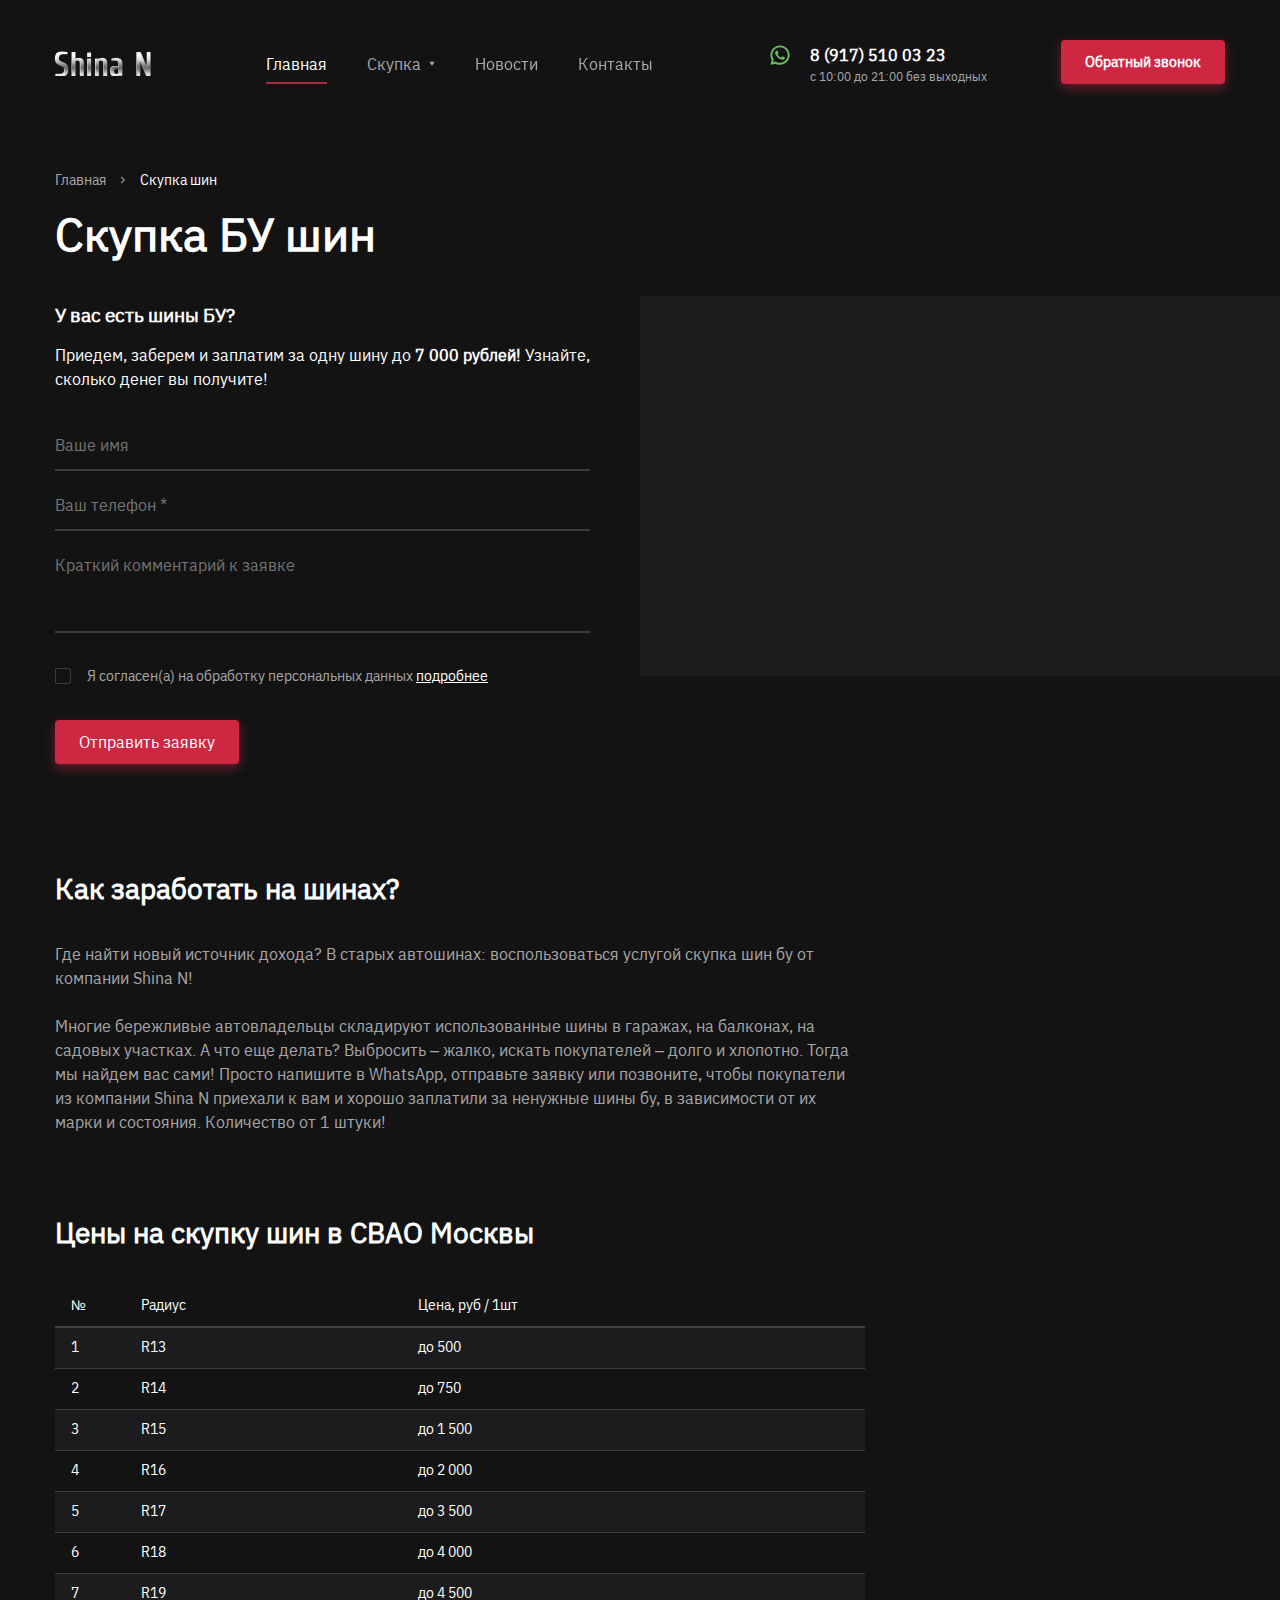
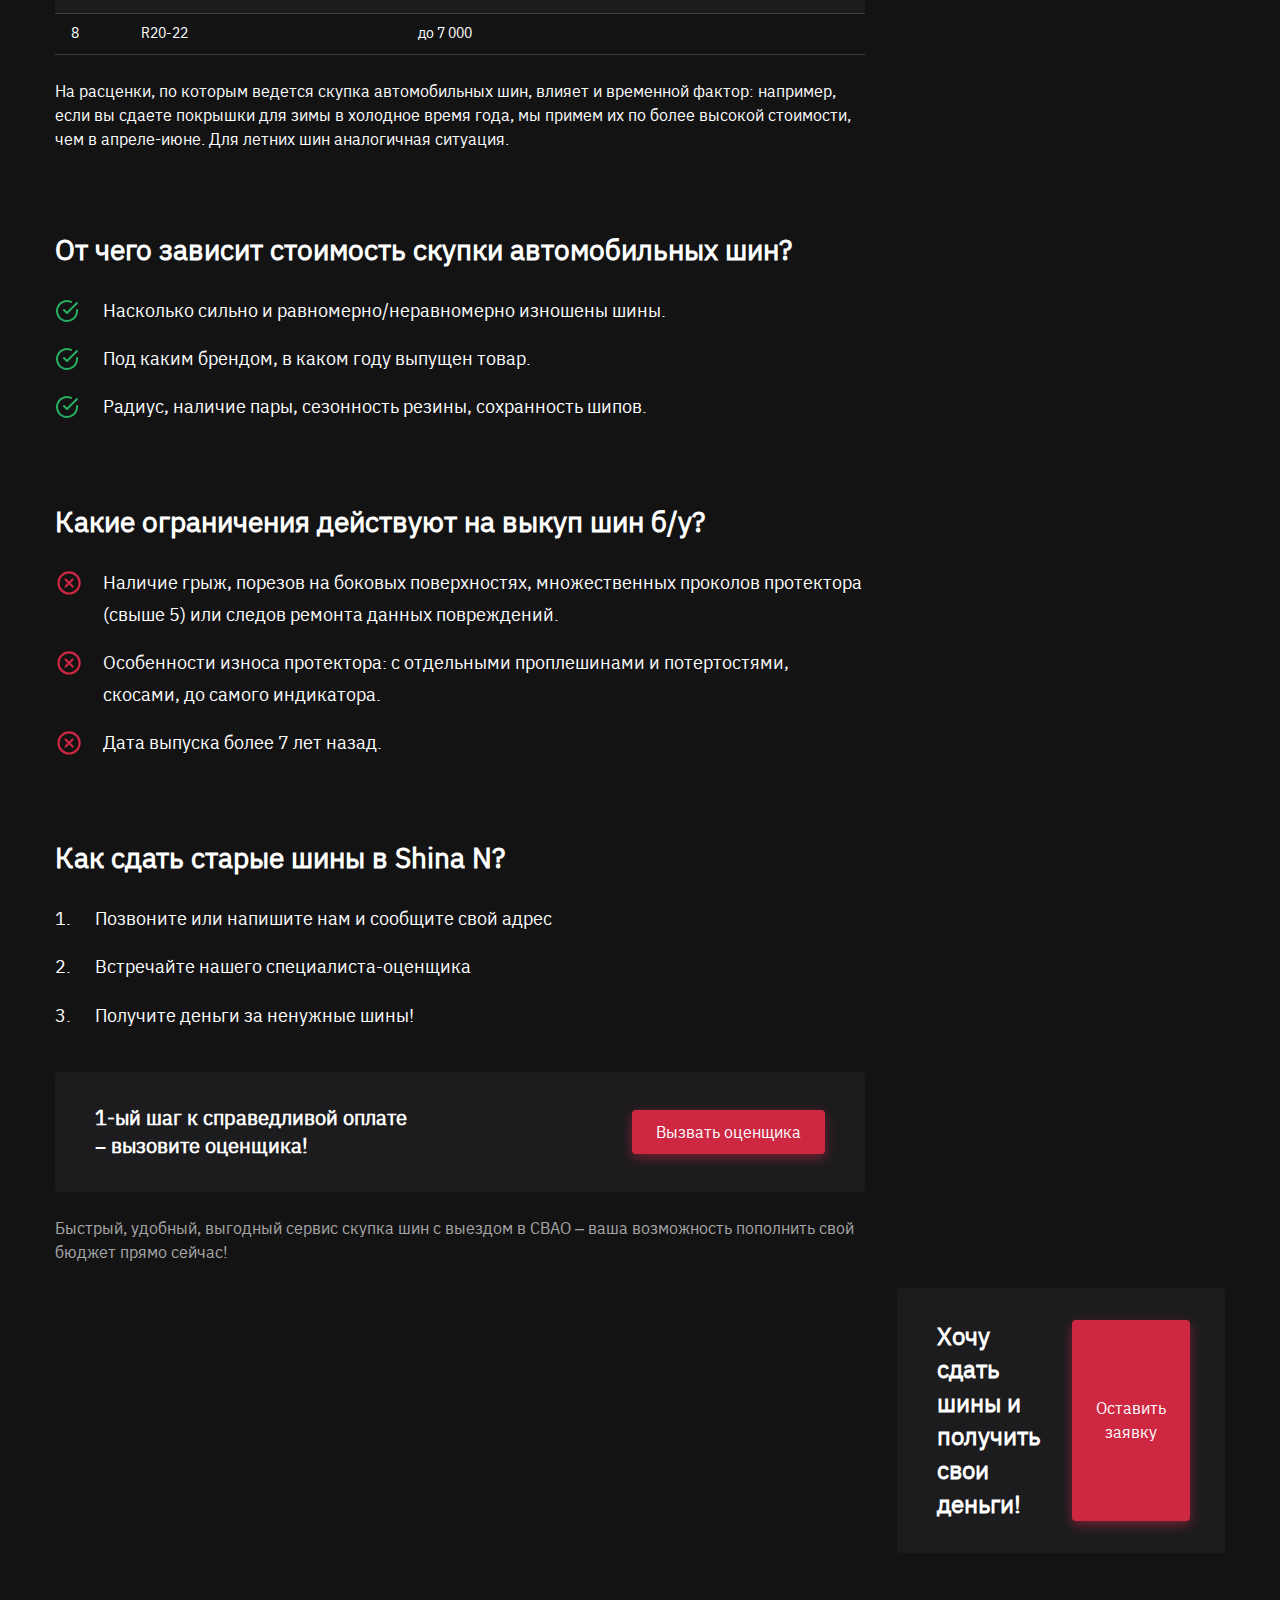
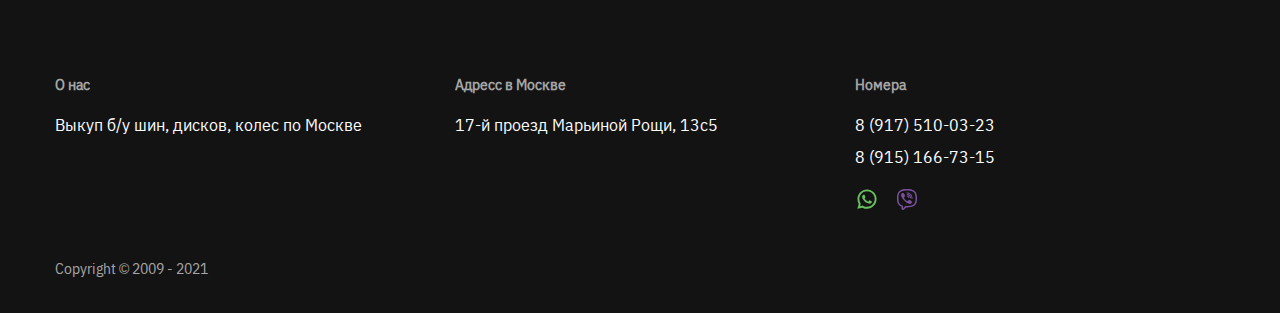
==== buying.html @ c8952c2a "f" ====
<!DOCTYPE html><html lang="ru"><head>    <meta charset="UTF-8">    <meta name="viewport" content="width=device-width, initial-scale=1.0">    <title>DOC</title>    <link rel="stylesheet" href="css/style.min.css"><body><div id="wrapper" class="wrapper">  <svg display="none">    <symbol id="icon-whatsapp" viewBox="0 0 24 25">        <g>            <path d="M12.0117 2.50604C6.50572 2.50604 2.02348 7.03837 2.02148 12.6107C2.02048 14.3919 2.48147 16.1308 3.35547 17.663L2 22.747L7.23242 21.4958C8.69142 22.3014 10.3339 22.7243 12.0059 22.7253H12.0098C17.5148 22.7253 21.995 18.1919 21.998 12.6206C22 9.91944 20.9622 7.3798 19.0762 5.46905C17.1902 3.55932 14.6837 2.50705 12.0117 2.50604ZM12.0098 4.53014C14.1458 4.53115 16.1531 5.37398 17.6621 6.90015C19.1711 8.42834 20 10.4589 19.998 12.6186C19.996 17.0757 16.4138 20.7012 12.0078 20.7012C10.6748 20.7002 9.35441 20.3614 8.19141 19.7188L7.51758 19.3472L6.77344 19.5251L4.80469 19.9955L5.28516 18.1888L5.50195 17.3784L5.08789 16.651C4.38989 15.4284 4.02048 14.0306 4.02148 12.6107C4.02348 8.15568 7.60677 4.53014 12.0098 4.53014ZM8.47656 7.9458C8.30956 7.9458 8.03955 8.00906 7.81055 8.26207C7.58155 8.51407 6.93555 9.12441 6.93555 10.3672C6.93555 11.61 7.83008 12.8113 7.95508 12.9803C8.07908 13.1483 9.68175 15.7793 12.2188 16.7913C14.3267 17.6324 14.7549 17.4664 15.2129 17.4239C15.6709 17.3824 16.6904 16.8141 16.8984 16.224C17.1064 15.634 17.1069 15.1265 17.0449 15.0222C16.9829 14.917 16.8164 14.8542 16.5664 14.7277C16.3174 14.6012 15.0903 13.9914 14.8613 13.9074C14.6323 13.8234 14.4648 13.7809 14.2988 14.0339C14.1328 14.2869 13.6558 14.8542 13.5098 15.0222C13.3638 15.1912 13.2188 15.214 12.9688 15.0875C12.7188 14.9599 11.9149 14.6925 10.9609 13.8323C10.2189 13.1633 9.71827 12.3379 9.57227 12.0849C9.42727 11.8329 9.55859 11.6945 9.68359 11.569C9.79559 11.4557 9.93164 11.274 10.0566 11.1262C10.1806 10.9785 10.2236 10.8732 10.3066 10.7052C10.3896 10.5372 10.3472 10.389 10.2852 10.2624C10.2232 10.1359 9.73763 8.88853 9.51562 8.38857C9.32863 7.96857 9.13112 7.95882 8.95312 7.95173C8.80813 7.94566 8.64256 7.9458 8.47656 7.9458Z" />        </g>    </symbol>    <symbol id="icon-viber" viewBox="0 0 24 24">        <g>           <path d="M11.3945 1.99891C9.71556 2.00981 6.31091 2.17721 4.1084 4.15907C4.0977 4.16853 4.08728 4.1783 4.07715 4.18836C2.63765 5.64147 2 7.72448 2 10.4999V11.9989C2 14.7743 2.64174 16.8616 4.10938 18.3417C4.1195 18.3521 4.12992 18.3622 4.14062 18.372C4.77111 18.9384 5.58685 19.3553 6.5 19.6884V21.4813C6.5 22.1007 6.88598 22.6606 7.46387 22.8817C7.63816 22.9485 7.82111 22.9813 8 22.9813C8.41862 22.9813 8.82705 22.8051 9.11621 22.4833C9.12544 22.4733 10.2664 21.2393 10.957 20.4774C11.3588 20.4899 11.7707 20.4999 11.999 20.4999C13.286 20.4999 17.374 20.6056 19.8916 18.3407C19.9023 18.3309 19.9127 18.3208 19.9229 18.3104C21.3624 16.8573 22 14.7743 22 11.9989L21.999 10.4999C21.999 7.724 21.3581 5.63682 19.8906 4.15809C19.8805 4.14803 19.8701 4.13826 19.8594 4.12879C17.3688 1.88967 13.287 1.99891 12 1.99891C11.8391 1.99891 11.6344 1.99735 11.3945 1.99891ZM12 3.49891C13.284 3.49891 17.0176 3.6113 18.8408 5.23524C19.962 6.37616 20.499 7.95945 20.499 10.4999L20.5 11.9999C20.4998 14.5388 19.9593 16.1263 18.873 17.2343C17.0133 18.8924 13.2831 18.9999 11.999 18.9999C11.6915 18.9999 11.2299 19 10.6719 18.9716C10.56 18.9658 10.4482 18.9852 10.3448 19.0283C10.2414 19.0714 10.1489 19.1371 10.0742 19.2206C9.48299 19.8821 8.00879 21.4706 8.00879 21.4706C8.00583 21.4738 8.0029 21.4771 8 21.4804V19.1845C8.00003 19.023 7.94797 18.8659 7.85155 18.7364C7.75514 18.6069 7.61952 18.512 7.46484 18.4657C6.47543 18.1693 5.71088 17.7567 5.16016 17.2665C4.03753 16.1238 3.5 14.5396 3.5 11.9989V10.4999C3.5 7.96103 4.04018 6.37358 5.12598 5.26551C6.98502 3.607 10.7158 3.49891 12 3.49891ZM12 5.49989C11.724 5.49989 11.5 5.72389 11.5 5.99989C11.5 6.27589 11.724 6.49989 12 6.49989C14.481 6.49989 16.5 8.51889 16.5 10.9999V11.4999C16.5 11.7759 16.724 11.9999 17 11.9999C17.276 11.9999 17.5 11.7759 17.5 11.4999V10.9999C17.5 7.96739 15.0325 5.49989 12 5.49989ZM8.04492 5.99989C7.72542 5.99939 7.30646 6.15753 7.02246 6.36903C6.59546 6.68753 6.1488 7.12102 6.0293 7.66102C6.0133 7.73452 6.00398 7.8087 6.00098 7.8827C5.97798 8.4452 6.19802 9.01639 6.43652 9.49989C6.99802 10.6394 7.7413 11.7424 8.5498 12.7274C8.8083 13.0424 9.09034 13.3351 9.38184 13.6181C9.66484 13.9091 9.95746 14.1911 10.2725 14.4501C11.2575 15.2586 12.3605 16.0019 13.5 16.5634C13.979 16.7994 14.5426 17.0159 15.0996 16.9999C15.1791 16.9974 15.2594 16.9881 15.3389 16.9706C15.8789 16.8516 16.3124 16.4044 16.6309 15.9774C16.8424 15.6934 17.0005 15.275 17 14.955C16.9995 14.766 16.9136 14.5851 16.7256 14.4266C16.1701 13.9586 15.9135 13.8178 15.1465 13.3573C14.827 13.1658 14.3405 12.9999 14.085 12.9999C13.9105 12.9999 13.7012 13.1336 13.5732 13.2616C13.2452 13.5896 13.1375 13.9999 12.5625 13.9999C12 13.9999 11.0175 13.4274 10.3125 12.6874C9.5725 11.9824 9 10.9999 9 10.4374C9 9.86239 9.40345 9.74733 9.73145 9.41883C9.85945 9.29133 10 9.08259 10 8.90809C10 8.65259 9.83408 8.1729 9.64258 7.8534C9.18208 7.0859 9.04174 6.8293 8.57324 6.2743C8.41474 6.0863 8.23392 6.00039 8.04492 5.99989ZM12.2139 7.00868C11.9424 6.99368 11.703 7.20533 11.6885 7.48133C11.674 7.75683 11.8851 7.99222 12.1611 8.00672C13.7531 8.09072 15 9.40589 15 10.9999C15 11.2759 15.224 11.4999 15.5 11.4999C15.776 11.4999 16 11.2759 16 10.9999C16 8.87389 14.3374 7.12068 12.2139 7.00868ZM12.4268 8.57606C12.2337 8.60482 12.0674 8.74495 12.0156 8.9452C11.9466 9.2127 12.1075 9.48507 12.375 9.55457C12.8985 9.68957 13.3083 10.1004 13.4453 10.6259C13.5038 10.8509 13.7067 10.9999 13.9287 10.9999C13.9702 10.9999 14.0132 10.9943 14.0557 10.9833C14.3227 10.9133 14.4826 10.6404 14.4131 10.3729C14.1846 9.49693 13.5 8.8133 12.626 8.5868C12.5589 8.56968 12.4911 8.56647 12.4268 8.57606Z" />        </g>    </symbol>    <symbol id="icon-phone" viewBox="0 0 24 24">        <g>            <path d="M15.2475 16.11L16.9275 14.43C17.1538 14.2066 17.44 14.0536 17.7516 13.9897C18.0631 13.9258 18.3865 13.9537 18.6825 14.07L20.73 14.8875C21.0291 15.0089 21.2856 15.2162 21.4671 15.4831C21.6486 15.75 21.747 16.0647 21.75 16.3875V20.1375C21.7482 20.3571 21.7021 20.5741 21.6143 20.7753C21.5265 20.9766 21.3989 21.158 21.2391 21.3087C21.0793 21.4594 20.8907 21.5761 20.6847 21.652C20.4786 21.7278 20.2593 21.7612 20.04 21.75C5.69248 20.8575 2.79748 8.70753 2.24998 4.05753C2.22456 3.82918 2.24778 3.59804 2.31811 3.37931C2.38844 3.16058 2.50429 2.95922 2.65803 2.78848C2.81177 2.61774 2.99992 2.48148 3.2101 2.38868C3.42028 2.29587 3.64772 2.24862 3.87748 2.25003H7.49998C7.82324 2.25099 8.13881 2.34863 8.40612 2.5304C8.67344 2.71217 8.88025 2.96976 8.99998 3.27003L9.81748 5.31753C9.93767 5.61233 9.96833 5.93601 9.90564 6.24814C9.84295 6.56027 9.68968 6.847 9.46498 7.07253L7.78498 8.75253C7.78498 8.75253 8.75248 15.3 15.2475 16.11Z" />        </g>    </symbol>    <symbol id="icon-email" viewBox="0 0 24 24">        <g>            <path d="M20 4H4C2.9 4 2.01 4.9 2.01 6L2 18C2 19.1 2.9 20 4 20H20C21.1 20 22 19.1 22 18V6C22 4.9 21.1 4 20 4ZM20 8L12 13L4 8V6L12 11L20 6V8Z" />        </g>    </symbol>    <symbol id="icon-map" viewBox="0 0 24 24">        <g>            <path d="M12.0001 2C7.58908 2 4.00008 5.589 4.00008 9.995C3.97108 16.44 11.6961 21.784 12.0001 22C12.0001 22 20.0291 16.44 20.0001 10C20.0001 5.589 16.4111 2 12.0001 2ZM12.0001 14C9.79008 14 8.00008 12.21 8.00008 10C8.00008 7.79 9.79008 6 12.0001 6C14.2101 6 16.0001 7.79 16.0001 10C16.0001 12.21 14.2101 14 12.0001 14Z"/>        </g>    </symbol>   </svg>    <header class="header" data-js="header">  <div class="container">    <div class="header-main">      <a href="#" class="header-main__logo logo">        <picture><source srcset="./img/logo/logo.webp" type="image/webp"><img src="./img/logo/logo.png" alt="ShinaN" class="logo__img"></picture>      </a>      <nav class="header-main__nav nav">        <ul class="nav__list">          <li class="nav__list-item nav__list-item--active">            <a href="#" class="nav__list-link">              Главная            </a>          </li>          <li class="nav__list-item">            <a href="#" class="nav__list-link arr-down">              Скупка            </a>            <ul class="nav__list-dropdown list-dropdown">              <li class="list-dropdown__item">                <a href="#">                  Скупка БУ шин                </a>              </li>              <li class="list-dropdown__item">                <a href="#">                  Скупка БУ дисков                </a>              </li>              <li class="list-dropdown__item">                <a href="#">                  Скупка БУ колес                </a>              </li>              <li class="list-dropdown__item">                <a href="#">                  Скупка БУ резины                </a>              </li>            </ul>          </li>          <li class="nav__list-item">            <a href="#" class="nav__list-link">              Новости            </a>          </li>          <li class="nav__list-item">            <a href="#" class="nav__list-link">              Контакты            </a>          </li>        </ul>      </nav>      <div class="header-main__actions">        <a href="#" class="header-main__actions-tel link-tel color-main">          <svg class="icon-whatsapp link-tel__icon">            <use xlink:href="#icon-whatsapp"></use>          </svg>          <p class="link-tel__txt">            <span class="link-tel__txt-item text-bold ">              8 (917) 510 03 23            </span>            <span class="link-tel__txt-item color-secondary text-sm">              c 10:00 до 21:00 без выходных            </span>          </p>        </a>        <button type="button" class="header-main__actions-callback btn btn-nr btn-danger text-nr text-bold">          Обратный звонок        </button>      </div>      <div class="header__burger" data-js="toggle-header-menu">        <span class="header__burger-item"></span>      </div>    </div>  </div></header>  <div class="wrapper-body wrapper-body--detail">    <section class="wrapper-content wrapper-content--mb-10">  <div class="container">    <div class="breadcrumbs">      <ul class="breadcrumbs__list text-nr color-secondary">        <li class="breadcrumbs__list-item">          <a href="/">            Главная          </a>        </li>        <li class="breadcrumbs__list-item">          <a href="#">            Скупка шин          </a>        </li>      </ul>    </div>  </div></section>    <section class="wrapper-content wrapper-content--mb-72">      <div class="contacts contacts--right contacts--center">        <div class="contacts__img">          <div class="contacts__img-item"               style="background-image: url('./img/contacts/1.png');"          ></div>        </div>        <div class="contacts__content contacts__content--with-form">          <h2 class="contacts__content-title-main title-main">            Скупка БУ шин          </h2>          <h3 class="contacts__content-subtitle">            У вас есть шины БУ?          </h3>          <p class="contacts__content-txt">            Приедем, заберем и заплатим за одну шину до <b>7 000 рублей!</b>            Узнайте, сколько денег вы получите!          </p>          <form class="callback-form contacts__content-form">            <div class="callback-form__item">              <input               type="text"               class="callback-form__item-input input"               name="callback-name"               placeholder="Ваше имя"             >             </div>             <div class="callback-form__item">               <input                 type="tel"                 class="callback-form__item-input input"                 name="callback-name"                 placeholder="Ваш телефон *"                 data-js="input-tel"               >             </div>             <div class="callback-form__item">               <textarea                 class="callback-form__item-textarea textarea"                 name="callback-name"                 placeholder="Краткий комментарий к заявке"               ></textarea>             </div>             <div class="callback-form__item callback-form__item--checkbox">               <div class="checkbox callback-form__item-checkbox">                 <input                   type="checkbox"                   name="callback-checkbox"                   class="checkbox__input"                   id="checkbox__input"                 >                 <label for="checkbox__input" class="checkbox__label color-secondary text-nr">                   Я согласен(а) на обработку персональных данных <a href="#" class="link-bot color-main">подробнее</a>                 </label>               </div>             </div>             <div class="callback-form__item">               <button type="submit" class="callback-form__button btn btn-nr btn-danger">                 Отправить заявку               </button>             </div>          </form>        </div>      </div>    </section>    <section class="wrapper-content wrapper-content--mt-104 wrapper-content--mb-72">      <div class="container">        <div class="detail">          <div class="detail__main">            <div class="detail__main-item content">              <h2 class="content__title title-lg">                Как заработать на шинах?              </h2>              <p class="content__txt color-secondary">                Где найти новый источник дохода? В старых автошинах: воспользоваться услугой скупка шин бу от компании Shina N!              </p>              <p class="content__txt color-secondary">                Многие бережливые автовладельцы складируют использованные шины в гаражах, на балконах, на садовых участках. А что еще делать? Выбросить – жалко, искать покупателей – долго и хлопотно. Тогда мы найдем вас сами! Просто напишите в WhatsApp, отправьте заявку или позвоните, чтобы покупатели из компании Shina N приехали к вам и хорошо заплатили за ненужные шины бу, в зависимости от их марки и состояния. Количество от 1 штуки!              </p>            </div>            <div class="detail__main-item content">              <h2 class="content__title title-lg">                Цены на скупку шин в СВАО Москвы              </h2>              <table>                <thead>                  <tr>                    <td>                      №                    </td>                    <td>                      Радиус                    </td>                    <td>                      Цена, руб / 1шт                    </td>                  </tr>                </thead>                <tbody>                  <tr>                    <td>                      1                    </td>                    <td>                      R13                    </td>                    <td>                      до 500                    </td>                  </tr>                  <tr>                    <td>                      2                    </td>                    <td>                      R14                    </td>                    <td>                      до 750                    </td>                  </tr>                  <tr>                    <td>                      3                    </td>                    <td>                      R15                    </td>                    <td>                      до 1 500                    </td>                  </tr>                  <tr>                    <td>                      4                    </td>                    <td>                      R16                    </td>                    <td>                      до 2 000                    </td>                  </tr>                  <tr>                    <td>                      5                    </td>                    <td>                      R17                    </td>                    <td>                      до 3 500                    </td>                  </tr>                  <tr>                    <td>                      6                    </td>                    <td>                      R18                    </td>                    <td>                      до 4 000                    </td>                  </tr>                  <tr>                    <td>                      7                    </td>                    <td>                      R19                    </td>                    <td>                      до 4 500                    </td>                  </tr>                  <tr>                    <td>                      8                    </td>                    <td>                      R20-22                    </td>                    <td>                      до 7 000                    </td>                  </tr>                </tbody>              </table>              <p class="content__txt">                На расценки, по которым ведется скупка автомобильных шин, влияет и временной фактор: например, если вы сдаете покрышки для зимы в холодное время года, мы примем их по более высокой стоимости, чем в апреле-июне. Для летних шин аналогичная ситуация.              </p>            </div>            <div class="detail__main-item ">              <h2 class="detail__main-title title-lg">                От чего зависит стоимость скупки автомобильных шин?              </h2>              <ul class="list-unorder list-unorder--checked">                <li class="list-unorder__item text-lg">                  Насколько сильно и равномерно/неравномерно изношены шины.                </li>                <li class="list-unorder__item text-lg">                  Под каким брендом, в каком году выпущен товар.                </li>                <li class="list-unorder__item text-lg">                  Радиус, наличие пары, сезонность резины, сохранность шипов.                </li>              </ul>            </div>            <div class="detail__main-item">              <h2 class="detail__main-title title-lg">                Какие ограничения действуют на выкуп шин б/у?              </h2>              <ul class="list-unorder list-unorder--unchecked">                <li class="list-unorder__item text-lg">                  Наличие грыж, порезов на боковых поверхностях, множественных проколов протектора (свыше 5) или следов ремонта данных повреждений.                </li>                <li class="list-unorder__item text-lg">                  Особенности износа протектора: с отдельными проплешинами и потертостями, скосами, до самого индикатора.                </li>                <li class="list-unorder__item text-lg">                  Дата выпуска более 7 лет назад.                </li>              </ul>            </div>            <div class="detail__main-item">              <h2 class="detail__main-title title-lg">                Как сдать старые шины в Shina N?              </h2>              <ol>                <li>                  Позвоните или напишите нам и сообщите свой адрес                </li>                <li>                  Встречайте нашего специалиста-оценщика                </li>                <li>                  Получите деньги за ненужные шины!                </li>              </ol>              <div class="detail__main-informer informer">                <p class="informer__txt title-nr">                  1-ый шаг к справедливой оплате <br>                  – вызовите оценщика!                </p>                <button type="button" class="informer__btn btn btn-nr btn-danger">                  Вызвать оценщика                </button>              </div>              <p class="color-secondary">                Быстрый, удобный, выгодный сервис скупка шин с выездом в СВАО – ваша возможность пополнить свой бюджет прямо сейчас!              </p>            </div>          </div>          <div class="detail__sec" type="button">            <aside class="aside">              <h3 class="aside__title title-md">                Хочу сдать шины и получить свои деньги!              </h3>              <button class="aside__btn btn btn-nr btn-danger">                Оставить заявку              </button>            </aside>          </div>        </div>      </div>    </section>     </div>  <footer class="footer">  <div class="container">    <div class="footer-main">      <div class="footer-main__item">        <h3 class="footer-main__item-title text-bold text-nr color-secondary">          О нас        </h3>        <p class="footer-main__item-txt">          Выкуп б/у шин, дисков, колес по Москве        </p>      </div>      <div class="footer-main__item">        <h3 class="footer-main__item-title text-bold text-nr color-secondary">          Адресс в Москве        </h3>        <p class="footer-main__item-txt">          <a href="#" class="link">            17-й проезд Марьиной Рощи, 13с5          </a>        </p>      </div>      <div class="footer-main__item">        <h3 class="footer-main__item-title text-bold text-nr color-secondary">          Номера        </h3>        <p class="footer-main__item-txt">          <a href="tel:89175100323" class="link">            8 (917) 510-03-23          </a>        </p>        <p class="footer-main__item-txt">          <a href="tel:89151667315" class="link">            8 (915) 166-73-15          </a>        </p>        <div class="footer-main__social social">          <a href="#" class="social__item">            <svg class="icon-whatsapp social__item-svg">              <use xlink:href="#icon-whatsapp"></use>            </svg>          </a>          <a href="#" class="social__item">            <svg class="icon-viber social__item-svg">              <use xlink:href="#icon-viber"></use>            </svg>          </a>        </div>      </div>    </div>    <div class="footer__copyright">      <p class="footer__copyright-txt color-secondary text-nr">        Copyright © 2009 - 2021      </p>    </div>  </div></footer></div><script src="js/script.js"></script></html>
---- css/style.min.css ----
@charset "UTF-8";/*! normalize.css v8.0.1 | MIT License | github.com/necolas/normalize.css */html{line-height:1.15;-webkit-text-size-adjust:100%}body{margin:0}main{display:block}h1{font-size:2em;margin:.67em 0}hr{box-sizing:content-box;height:0;overflow:visible}pre{font-family:monospace,monospace;font-size:1em}a{background-color:transparent}abbr[title]{border-bottom:none;text-decoration:underline;text-decoration:underline dotted}b,strong{font-weight:bolder}code,kbd,samp{font-family:monospace,monospace;font-size:1em}small{font-size:80%}sub,sup{font-size:75%;line-height:0;position:relative;vertical-align:baseline}sub{bottom:-.25em}sup{top:-.5em}img{border-style:none}button,input,optgroup,select,textarea{font-family:inherit;font-size:100%;line-height:1.15;margin:0}button,input{overflow:visible}button,select{text-transform:none}[type=button],[type=reset],[type=submit],button{-webkit-appearance:button}[type=button]::-moz-focus-inner,[type=reset]::-moz-focus-inner,[type=submit]::-moz-focus-inner,button::-moz-focus-inner{border-style:none;padding:0}[type=button]:-moz-focusring,[type=reset]:-moz-focusring,[type=submit]:-moz-focusring,button:-moz-focusring{outline:1px dotted ButtonText}fieldset{padding:.35em .75em .625em}legend{box-sizing:border-box;color:inherit;display:table;max-width:100%;padding:0;white-space:normal}progress{vertical-align:baseline}textarea{overflow:auto}[type=checkbox],[type=radio]{box-sizing:border-box;padding:0}[type=number]::-webkit-inner-spin-button,[type=number]::-webkit-outer-spin-button{height:auto}[type=search]{-webkit-appearance:textfield;outline-offset:-2px}[type=search]::-webkit-search-decoration{-webkit-appearance:none}::-webkit-file-upload-button{-webkit-appearance:button;font:inherit}details{display:block}summary{display:list-item}template{display:none}[hidden]{display:none}@font-face{font-family:Ibmplexsans-bold;font-display:swap;src:url(../fonts/Ibmplexsans.woff) format("woff"),url(../fonts/Ibmplexsans.woff2) format("woff2");font-weight:700;font-style:normal}@font-face{font-family:Ibmplexsans;font-display:swap;src:url(../fonts/Ibmplexsans.woff) format("woff"),url(../fonts/Ibmplexsans.woff2) format("woff2");font-weight:400;font-style:normal}*,:after,:before,a,button,div,form,h1,h2,h3,h4,h5,h6,input,li,ol,p,span,ul{text-decoration:none;outline:0;border:none;list-style-type:none;-webkit-box-sizing:border-box;box-sizing:border-box;margin:0;padding:0;background-color:transparent;-webkit-box-shadow:none;box-shadow:none}*,::after,::before{-webkit-box-sizing:border-box;box-sizing:border-box}ol,ul{padding:0}blockquote,body,dd,dl,figcaption,figure,h1,h2,h3,h4,h5,h6,li,ol,p,ul{margin:0}input[type=search]::-webkit-search-cancel-button,input[type=search]::-webkit-search-decoration,input[type=search]::-webkit-search-results-button,input[type=search]::-webkit-search-results-decoration{display:none}input[type=submit]{-webkit-appearance:none;-moz-appearance:none;appearance:none}img{display:block}article>*+*{margin-top:1em}button,input,select,textarea{font:inherit}textarea{resize:none;outline:0;-moz-appearance:none}html{line-height:1.5;font-size:16px;color:#fff;height:100%;background-color:#131314}body{margin:0;padding:0;font-family:Ibmplexsans,Helvetica,sans-serif;font-size:16px;font-weight:400;line-height:1.5;-webkit-font-smoothing:antialiased;-moz-osx-font-smoothing:grayscale}body.lock{overflow:hidden}.wrapper{display:-webkit-box;display:-ms-flexbox;display:flex;-webkit-box-orient:vertical;-webkit-box-direction:normal;-ms-flex-direction:column;flex-direction:column;-webkit-box-pack:justify;-ms-flex-pack:justify;justify-content:space-between;min-height:100vh;overflow:hidden;-webkit-transition:all .5s ease;-o-transition:all .5s ease;transition:all .5s ease;padding-top:127px}.wrapper.fixed-header .header{position:fixed;border-bottom:1px solid #ce2742}.wrapper.fixed-header .header-main{padding-top:20px;padding-bottom:20px}.wrapper-body{margin-bottom:auto}.wrapper-body--main{margin-top:80px}.wrapper-body--detail{margin-top:40px}.wrapper-content--mb-72{margin-bottom:72px}.wrapper-content--mt-72{margin-top:72px}.wrapper-content--mb-104{margin-bottom:104px}.wrapper-content--mt-104{margin-top:104px}.wrapper-content--my-104{margin-top:104px;margin-bottom:104px}.wrapper-content--my-80{margin-top:80px;margin-bottom:80px}.wrapper-content--mb-80{margin-bottom:80px}.wrapper-content--mb-10{margin-bottom:10px}.wrapper-content--mt-80{margin-top:80px}.container{margin:0 auto;max-width:1218px;width:100%;padding-left:24px;padding-right:24px}.icon-whatsapp{width:24px;height:24px;-webkit-transition:all .5s ease;-o-transition:all .5s ease;transition:all .5s ease;color:#6abf5f;-webkit-transition:all .3s ease;-o-transition:all .3s ease;transition:all .3s ease;fill:#6abf5f}.icon-whatsapp *{color:#6abf5f;-webkit-transition:all .3s ease;-o-transition:all .3s ease;transition:all .3s ease}.icon-whatsapp:hover{fill:#77d86a;color:#77d86a}.icon-whatsapp:hover *{color:#77d86a}.icon-whatsapp:active{fill:#4da741;color:#4da741}.icon-whatsapp:active *{color:#4da741}.icon-whatsapp.icon-whatsapp--white{fill:#fff}.icon-whatsapp.icon-whatsapp--white:hover{fill:#fff}.icon-whatsapp.icon-whatsapp--white:active{fill:#fff}.icon-viber{width:24px;height:24px;-webkit-transition:all .5s ease;-o-transition:all .5s ease;transition:all .5s ease;fill:#7b519d}.icon-viber:hover{fill:#8c5eb3}.icon-viber:active{fill:#5d377e}.icon-contacts{width:24px;min-width:24px;height:24px;-webkit-transition:all .5s ease;-o-transition:all .5s ease;transition:all .5s ease;fill:#3c3c3f}.title-page{font-weight:700;font-size:64px;line-height:1.25}.title-main{font-weight:700;font-size:56px;line-height:1.15}.title-xl{font-weight:700;font-size:40px;line-height:1.2}.title-lg{font-weight:700;font-size:32px;line-height:1.5}.title-md{font-weight:700;font-size:28px;line-height:1.4}.title-nr{font-weight:700;font-size:20px;line-height:1.4}.text{font-size:16px;font-weight:400;line-height:1.5}.text-sm{font-size:12px;line-height:20px}.text-nr{font-size:14px;line-height:24px}.text-lg{font-size:18px;line-height:32px}.text-bold{font-weight:700}.color-main{color:#fff}.color-secondary{color:rgba(255,255,255,.64)}.color-danger{color:#ce2742}.color-primary{color:#6abf5f}.color-black{color:#000}ol:not([class]){list-style-type:unset;counter-reset:num}ol:not([class]){counter-reset:section;list-style-type:none;font-size:18px;line-height:178%}ol:not([class]) li{padding-left:40px;position:relative;margin-bottom:16px}ol:not([class]) li>ol{margin-top:8px}ol:not([class]) li>ol li{padding-left:40px}ol:not([class]) li:last-child{margin-bottom:0}ol:not([class]) li::before{counter-increment:section;content:counters(section, ".") ".";position:absolute;left:0;top:0}table:not([class]){border-spacing:0;border-collapse:collapse;width:100%;font-size:14px;line-height:171%}table:not([class]) thead td,table:not([class]) thead th{border-bottom:2px solid #404042}table:not([class]) td,table:not([class]) th{padding:8px 16px;border-bottom:1px solid #404042}table:not([class]) td:nth-child(1),table:not([class]) th:nth-child(1){width:70px;max-width:70px}table:not([class]) tbody tr:nth-child(odd) td,table:not([class]) tbody tr:nth-child(odd) th{background-color:#1c1c1e}.btn{display:-webkit-inline-box;display:-ms-inline-flexbox;display:inline-flex;-webkit-box-align:center;-ms-flex-align:center;align-items:center;-webkit-box-pack:center;-ms-flex-pack:center;justify-content:center;text-align:center;-webkit-user-select:none;-moz-user-select:none;-ms-user-select:none;user-select:none;cursor:pointer;border-radius:4px;-webkit-transition:all .3s ease;-o-transition:all .3s ease;transition:all .3s ease;color:#fff}.btn-primary{background-color:#6abf5f;-webkit-box-shadow:0 4px 12px rgba(39,174,96,.4);box-shadow:0 4px 12px rgba(39,174,96,.4)}.btn-primary:hover{background-color:#77d86a}.btn-primary:active{background-color:#4da741;-webkit-box-shadow:0 4px 12px rgba(39,174,96,0);box-shadow:0 4px 12px rgba(39,174,96,0)}.btn-danger{background-color:#ce2742;-webkit-box-shadow:0 4px 12px rgba(206,39,66,.5);box-shadow:0 4px 12px rgba(206,39,66,.5)}.btn-danger:hover{background-color:#e4324f}.btn-danger:active{background-color:#ce1f3b;-webkit-box-shadow:0 4px 12px rgba(206,39,66,0);box-shadow:0 4px 12px rgba(206,39,66,0)}.btn-secondary{background-color:transparent;border:2px solid #444448}.btn-secondary:hover{background-color:#fff;border-color:#fff}.btn-secondary:active{background-color:#444448;border-color:#444448}.btn-nr{padding:10px 24px}.btn-social__svg{margin-right:10px}.arr-down{position:relative;padding-right:14px}.arr-down::before{content:"";position:absolute;top:50%;right:0;-webkit-transform:translateY(-50%);-ms-transform:translateY(-50%);transform:translateY(-50%);width:6px;height:6px;-webkit-transition:all .5s ease;-o-transition:all .5s ease;transition:all .5s ease;background-position:center;background-size:100%;background-repeat:no-repeat;background-image:url(../img/svg/arr-down.svg)}.arr-down:hover::before{-webkit-transform:translateY(-50%) rotate(180deg);-ms-transform:translateY(-50%) rotate(180deg);transform:translateY(-50%) rotate(180deg)}.link{color:inherit;cursor:pointer;-webkit-transition:all .3s ease;-o-transition:all .3s ease;transition:all .3s ease;position:relative}.link::after{content:"";position:absolute;bottom:-4px;left:0;width:100%;height:2px;background-color:#ce2742;-webkit-transition:all .5s ease;-o-transition:all .5s ease;transition:all .5s ease;-webkit-transform:scaleX(0);-ms-transform:scaleX(0);transform:scaleX(0)}.link:hover::after{-webkit-transform:scaleX(1);-ms-transform:scaleX(1);transform:scaleX(1)}.link-bot{cursor:pointer;position:relative;-webkit-text-decoration-line:underline;text-decoration-line:underline;-webkit-transition:all .5s ease;-o-transition:all .5s ease;transition:all .5s ease}.link-bot:hover{-webkit-text-decoration-line:unset;text-decoration-line:unset}.link-contact{display:-webkit-box;display:-ms-flexbox;display:flex}.link-contact:hover .link-contact__svg{fill:#77d86a}.link-contact:hover .icon-whatsapp{fill:#77d86a}.link-contact:active .link-contact__svg{fill:#4da741}.link-contact:active .icon-whatsapp{fill:#4da741}.link-contact__svg{margin-right:24px;width:24px;height:24px;margin-top:12px}.link-contact__txt-svg{margin-left:12px}.link-contact__txt-main{display:-webkit-box;display:-ms-flexbox;display:flex;-webkit-box-align:center;-ms-flex-align:center;align-items:center;margin-bottom:4px}.link-contact.link-contact--email .link-contact__txt-main{color:#ce2742;-webkit-transition:all .3s ease;-o-transition:all .3s ease;transition:all .3s ease;position:relative}.link-contact.link-contact--email .link-contact__txt-main::after{content:"";position:absolute;bottom:-4px;left:0;width:100%;height:2px;background-color:#ce2742;-webkit-transition:all .5s ease;-o-transition:all .5s ease;transition:all .5s ease}.link-tel{display:-webkit-inline-box;display:-ms-inline-flexbox;display:inline-flex;-webkit-box-align:start;-ms-flex-align:start;align-items:flex-start;-webkit-transition:all .3s ease;-o-transition:all .3s ease;transition:all .3s ease}.link-tel:hover svg{fill:#77d86a}.link-tel:hover svg{fill:#4da741}.link-tel__icon{margin-right:18px}.link-tel__txt-item{display:block}.input,.textarea{border-color:transparent;color:#fff;font-size:inherit;font-weight:inherit;padding:10px 0 12px 0;border-bottom:2px solid #383d3f;-webkit-transition:all .3s ease;-o-transition:all .3s ease;transition:all .3s ease;width:100%}.input:focus,.textarea:focus{border-color:#fff}.textarea{height:90px;scrollbar-width:none}.textarea::-webkit-scrollbar-button{background-image:url("");background-repeat:no-repeat;width:0;height:0}.textarea::-webkit-scrollbar-track{background-color:transparent}.textarea::-webkit-scrollbar-thumb{border-radius:0;background-color:transparent}.textarea::-webkit-resizer{background-image:url("");background-repeat:no-repeat;width:0;height:0}.textarea::-webkit-scrollbar{width:0;height:0}.checkbox__input{display:none;opacity:0}.checkbox__input:checked+.checkbox__label::after{border-color:#ce2742;background-color:#ce2742}.checkbox__input:checked+.checkbox__label::before{opacity:1}.checkbox__label{padding-left:32px;position:relative;display:inline-block}.checkbox__label::after{content:"";position:absolute;left:0;top:50%;-webkit-transform:translateY(-50%);-ms-transform:translateY(-50%);transform:translateY(-50%);width:16px;height:16px;border:1px solid #383d3f;border-radius:2px;background-color:transparent;-webkit-transition:all .3s ease;-o-transition:all .3s ease;transition:all .3s ease}.checkbox__label::before{content:"";position:absolute;left:0;top:50%;-webkit-transform:translateY(-50%);-ms-transform:translateY(-50%);transform:translateY(-50%);background-image:url(../img/svg/kk.svg);background-position:center;background-size:10px;background-repeat:no-repeat;width:16px;height:10px;-webkit-transform:all .3s ease;-ms-transform:all .3s ease;transform:all .3s ease;opacity:0;z-index:2}.header{position:fixed;top:0;left:0;width:100%;z-index:50;background-color:#131314;border-bottom:1px solid transparent}.header--active .header-main__nav{pointer-events:unset;right:0;opacity:1}.header--active .header__burger{position:fixed;right:20px;top:20px;z-index:101}.header--active .header__burger::before{position:absolute;top:10px;-webkit-transform:rotate(45deg);-ms-transform:rotate(45deg);transform:rotate(45deg)}.header--active .header__burger::after{position:absolute;top:unset;bottom:11px;-webkit-transform:rotate(-45deg);-ms-transform:rotate(-45deg);transform:rotate(-45deg)}.header--active .header__burger .header__burger-item{opacity:0;-webkit-transform:scale(0);-ms-transform:scale(0);transform:scale(0)}.header__burger{width:30px;height:23px;position:absolute;right:16px;cursor:pointer}.header__burger::before{content:"";position:absolute;top:0;left:0;width:100%;height:2px;background-color:#fff;-webkit-transition:all .3s ease;-o-transition:all .3s ease;transition:all .3s ease}.header__burger::after{content:"";position:absolute;top:unset;bottom:0;left:0;width:100%;height:2px;background-color:#fff;-webkit-transition:all .3s ease;-o-transition:all .3s ease;transition:all .3s ease}.header__burger-item{position:absolute;top:50%;left:0;width:100%;height:2px;background-color:#fff;-webkit-transform:translateY(-50%);-ms-transform:translateY(-50%);transform:translateY(-50%);-webkit-transition:all .3s ease;-o-transition:all .3s ease;transition:all .3s ease}.header-main{display:-webkit-box;display:-ms-flexbox;display:flex;-webkit-box-align:center;-ms-flex-align:center;align-items:center;-webkit-box-pack:justify;-ms-flex-pack:justify;justify-content:space-between;padding-top:40px;padding-bottom:40px;-webkit-transition:all .3s ease;-o-transition:all .3s ease;transition:all .3s ease}.header-main__logo{width:96px}.header-main__actions-callback{margin-left:70px}.footer{padding-top:48px;padding-bottom:32px}.footer-main{display:-webkit-box;display:-ms-flexbox;display:flex;-ms-flex-wrap:wrap;flex-wrap:wrap;margin-left:-15px;margin-right:-15px;margin-bottom:40px}.footer-main__item{width:100%;-webkit-box-flex:calc(100% / 3);-ms-flex:calc(100% / 3);flex:calc(100% / 3);max-width:calc(100% / 3);padding:0 15px}.footer-main__item-title{margin-bottom:16px}.footer-main__item-txt{margin-bottom:8px}.footer-main__item-txt:last-child{margin-bottom:0}.footer-main__social{margin-top:18px}.logo__img{width:100%}.nav__list{display:-webkit-box;display:-ms-flexbox;display:flex;-webkit-box-align:center;-ms-flex-align:center;align-items:center}.nav__list-item{margin-right:40px;position:relative}.nav__list-item:last-child{margin-right:0}.nav__list-item--active .nav__list-link{color:#fff}.nav__list-item--active .nav__list-link::after{-webkit-transform:scale(1);-ms-transform:scale(1);transform:scale(1)}.nav__list-dropdown{max-height:0;opacity:0;scrollbar-width:none;-webkit-transition:all .5s ease;-o-transition:all .5s ease;transition:all .5s ease;position:absolute;top:calc(100% - 3px);width:auto;border-top:2px solid #ce2742;pointer-events:none}.nav__list-dropdown::-webkit-scrollbar-button{background-image:url("");background-repeat:no-repeat;width:0;height:0}.nav__list-dropdown::-webkit-scrollbar-track{background-color:transparent}.nav__list-dropdown::-webkit-scrollbar-thumb{border-radius:0;background-color:transparent}.nav__list-dropdown::-webkit-resizer{background-image:url("");background-repeat:no-repeat;width:0;height:0}.nav__list-dropdown::-webkit-scrollbar{width:0;height:0}.nav__list-dropdown:hover{max-height:1000px;opacity:1;pointer-events:unset}.nav__list-link{display:inline-block;position:relative;padding-top:8px;padding-bottom:8px;color:rgba(255,255,255,.64);-webkit-transition:all .5s ease;-o-transition:all .5s ease;transition:all .5s ease}.nav__list-link::after{content:"";position:absolute;bottom:0;left:0;width:100%;height:2px;background-color:#ae2c41;-webkit-transition:all .5s ease;-o-transition:all .5s ease;transition:all .5s ease;-webkit-transform:scaleX(0);-ms-transform:scaleX(0);transform:scaleX(0)}.nav__list-link:hover{color:#fff}.nav__list-link:hover+.nav__list-dropdown{max-height:1000px;opacity:1;pointer-events:unset}.list-dropdown{-webkit-box-shadow:0 4px 16px rgba(0,0,0,.25);box-shadow:0 4px 16px rgba(0,0,0,.25);border-radius:0 0 2px 2px;min-width:220px}.list-dropdown__item a{padding:12px 16px;display:block;background-color:#1c1c1e;color:rgba(255,255,255,.64);border-bottom:1px solid #303032;-webkit-transition:all .3s ease;-o-transition:all .3s ease;transition:all .3s ease}.list-dropdown__item:last-child a{border-bottom:0}.social{display:-webkit-box;display:-ms-flexbox;display:flex;-webkit-box-align:center;-ms-flex-align:center;align-items:center}.social__item{margin-right:16px}.social__item:last-child{margin-right:0}.subheader{display:-webkit-box;display:-ms-flexbox;display:flex;-webkit-box-align:end;-ms-flex-align:end;align-items:flex-end;-webkit-box-pack:justify;-ms-flex-pack:justify;justify-content:space-between}.subheader__main{width:100%;max-width:57%;-webkit-box-flex:57%;-ms-flex:57%;flex:57%}.subheader__secondary{width:100%;max-width:43%;-webkit-box-flex:43%;-ms-flex:43%;flex:43%;padding-left:30px}.image-full{width:100%}.image-full__img{width:100%;height:480px;-o-object-position:center;object-position:center;-o-object-fit:cover;object-fit:cover}.list-unorder--checked .list-unorder__item::after{background-image:url(../img/svg/check.svg);width:24px;height:24px}.list-unorder--unchecked .list-unorder__item::after{background-image:url(../img/svg/uncheck.svg);width:26px;height:26px}.list-unorder__item{position:relative;padding-left:48px;margin-bottom:16px}.list-unorder__item:last-child{margin-bottom:0}.list-unorder__item::after{content:"";position:absolute;left:0;top:4px;background-position:center;background-size:100%;background-repeat:no-repeat}.how__header{margin-bottom:32px;-webkit-box-align:end;-ms-flex-align:end;align-items:flex-end}.how__item{display:-webkit-box;display:-ms-flexbox;display:flex;-webkit-box-pack:justify;-ms-flex-pack:justify;justify-content:space-between}.how__item-main{width:100%;-webkit-box-flex:630px;-ms-flex:630px;flex:630px;max-width:630px}.how__item-secondary{width:100%;-webkit-box-flex:370px;-ms-flex:370px;flex:370px;max-width:370px}.how__body-list{margin-bottom:48px}.how__body-item{margin-bottom:24px}.how__body-item:last-child{margin-bottom:0}.how__body-title{margin-bottom:16px}.market{display:-webkit-box;display:-ms-flexbox;display:flex;-ms-flex-wrap:wrap;flex-wrap:wrap}.market__item{width:100%;-webkit-box-flex:25%;-ms-flex:25%;flex:25%;max-width:25%;height:524px;overflow:hidden;display:-webkit-box;display:-ms-flexbox;display:flex;-webkit-box-align:end;-ms-flex-align:end;align-items:flex-end;position:relative;background:-webkit-gradient(linear,left top,left bottom,from(rgba(19,19,20,0)),to(#0c0c0d)),rgba(19,19,20,.2);background:-o-linear-gradient(top,rgba(19,19,20,0) 0,#0c0c0d 100%),rgba(19,19,20,.2);background:linear-gradient(180deg,rgba(19,19,20,0) 0,#0c0c0d 100%),rgba(19,19,20,.2)}.market__item:hover .market__item-fon{-webkit-transform:scale(1.05);-ms-transform:scale(1.05);transform:scale(1.05)}.market__item:hover .market__item-txt::after{-webkit-transform:scale(1);-ms-transform:scale(1);transform:scale(1)}.market__item-fon{position:absolute;left:0;top:0;width:100%;height:100%;background-position:center;background-size:cover;background-repeat:no-repeat;pointer-events:none;z-index:-1;-webkit-transition:all .5s ease;-o-transition:all .5s ease;transition:all .5s ease}.market__item-txt{margin-left:56px;margin-right:56px;margin-bottom:70px}.contacts{display:-webkit-box;display:-ms-flexbox;display:flex}.contacts--center{-webkit-box-align:center;-ms-flex-align:center;align-items:center}.contacts--left .contacts__img{width:50vw;height:600px}.contacts--left .contacts__img-item{width:100%;height:100%;background-position:center;background-size:cover;background-repeat:no-repeat;background-color:#1c1c1e}.contacts--right{-webkit-box-pack:end;-ms-flex-pack:end;justify-content:flex-end}.contacts--right .contacts__img{width:50vw;height:600px;-webkit-box-ordinal-group:2;-ms-flex-order:1;order:1}.contacts--right .contacts__img-item{width:100%;height:100%;background-position:center;background-size:cover;background-repeat:no-repeat;background-color:#1c1c1e}.contacts--right .contacts__map{-webkit-box-ordinal-group:2;-ms-flex-order:1;order:1;margin:0}.contacts--right .contacts__content{-webkit-box-ordinal-group:1;-ms-flex-order:0;order:0;margin:0;margin-right:130px}.contacts__map{width:50vw;height:420px}.contacts__map-item{width:100%;height:100%}.contacts__content{width:100%;max-width:455px;margin-left:130px}.contacts__content--with-form{max-width:465px;margin-left:120px}.contacts__content-title{margin-bottom:32px}.contacts__content-title-main{margin-bottom:40px}.contacts__content-subtitle{margin-bottom:14px}.contacts__content-txt{margin-bottom:32px}.contacts__content-link{margin-bottom:24px}.contacts__content-link:last-child{margin-bottom:0}.callback{background-position:center;background-size:cover;background-repeat:no-repeat;padding-top:104px;padding-bottom:104px}.callback__content{max-width:470px;width:100%}.callback__content-title{margin-bottom:16px}.callback__content-subtitle{margin-bottom:22px}.callback-form__item{margin-bottom:12px}.callback-form__item:last-child{margin-bottom:0}.callback-form__item--checkbox{margin-top:24px;margin-bottom:32px}.breadcrumbs__list{display:-webkit-inline-box;display:-ms-inline-flexbox;display:inline-flex;-webkit-box-align:center;-ms-flex-align:center;align-items:center;overflow-x:auto;overflow-y:unset;max-width:100%;padding-bottom:6px;scrollbar-width:thin}.breadcrumbs__list::-webkit-scrollbar-button{background-image:url("");background-repeat:no-repeat;width:5px;height:5px}.breadcrumbs__list::-webkit-scrollbar-track{background-color:rgba(206,39,66,.5)}.breadcrumbs__list::-webkit-scrollbar-thumb{border-radius:0;background-color:#ce2742}.breadcrumbs__list::-webkit-resizer{background-image:url("");background-repeat:no-repeat;width:5px;height:5px}.breadcrumbs__list::-webkit-scrollbar{width:5px;height:5px}.breadcrumbs__list-item{margin-right:12px;padding-right:22px;position:relative}.breadcrumbs__list-item a{color:inherit;cursor:pointer;-webkit-transition:all .3s ease;-o-transition:all .3s ease;transition:all .3s ease;position:relative;white-space:nowrap}.breadcrumbs__list-item a::after{content:"";position:absolute;bottom:-4px;left:0;width:100%;height:2px;background-color:#ce2742;-webkit-transition:all .5s ease;-o-transition:all .5s ease;transition:all .5s ease;-webkit-transform:scaleX(0);-ms-transform:scaleX(0);transform:scaleX(0)}.breadcrumbs__list-item a:hover::after{-webkit-transform:scaleX(1);-ms-transform:scaleX(1);transform:scaleX(1)}.breadcrumbs__list-item::before{content:"";position:absolute;right:0;top:50%;-webkit-transform:translateY(-50%);-ms-transform:translateY(-50%);transform:translateY(-50%);width:10px;height:10px;background-position:center;background-size:cover;background-repeat:no-repeat;background-image:url(../img/svg/arr-right.svg)}.breadcrumbs__list-item:last-child{margin-right:0;padding-right:0}.breadcrumbs__list-item:last-child::before{display:none}.breadcrumbs__list-item:last-child a{color:#fff;cursor:default}.breadcrumbs__list-item:last-child a::after{display:none}.news__title{margin-bottom:40px}.news-cards{display:-webkit-box;display:-ms-flexbox;display:flex;-ms-flex-wrap:wrap;flex-wrap:wrap;margin-left:-15px;margin-right:-15px;margin-bottom:-48px}.news-cards__item{padding-left:15px;padding-right:15px;padding-bottom:48px;width:100%;-webkit-box-flex:calc(100% / 3);-ms-flex:calc(100% / 3);flex:calc(100% / 3);max-width:calc(100% / 3)}.news-cards__item-bg{background-position:center;background-size:cover;background-repeat:no-repeat;background-color:#1c1c1e;width:100%;height:286px;margin-bottom:24px}.news-cards__item-info{padding-left:16px;padding-right:16px}.news-cards__item-title{margin-bottom:16px}.news-cards__item-txt{margin-bottom:16px}.detail{display:-webkit-box;display:-ms-flexbox;display:flex}.detail__main{width:100%;max-width:770px;-webkit-box-flex:770px;-ms-flex:770px;flex:770px;margin-right:auto}.detail__main-informer{margin-top:40px;margin-bottom:24px}.detail__main-item{margin-bottom:78px}.detail__main-item:last-child{margin-bottom:0}.detail__main-title{margin-bottom:24px}.detail__sec{width:100%;max-width:328px;-webkit-box-flex:328px;-ms-flex:328px;flex:328px;margin-left:auto}.content__title{margin-bottom:32px}.content__txt{margin-bottom:24px;margin-top:24px}.content__txt:last-child{margin-bottom:0}.informer{border-radius:4px;background-color:#1c1c1e;display:-webkit-box;display:-ms-flexbox;display:flex;-webkit-box-pack:justify;-ms-flex-pack:justify;justify-content:space-between;-webkit-box-align:center;-ms-flex-align:center;align-items:center;padding:32px 40px}.informer__txt{margin-right:32px}.aside{width:100%;border-radius:4px;background-color:#1c1c1e;padding:32px 40px}.aside__title{margin-bottom:32px}@media (min-width:1081px){.header__burger{display:none}.list-dropdown__item:hover a{background-color:#ce2742;color:#fff}}@media (max-width:1900px){.market__item{height:calc((100vw / 4) * 1.1)}}@media (max-width:1600px){.image-full__img{height:420px}.market__item-txt{margin-left:30px;margin-right:30px;margin-bottom:40px;font-size:28px}.contacts--right .contacts__img{height:calc(50vw / 1.57)}}@media (max-width:1440px){.market__item-txt{margin-left:16px;margin-right:16px;margin-bottom:24px;font-size:24px}}@media (max-width:1280px){.title-page{font-size:50px}.title-main{font-size:46px}.title-xl{font-size:36px}.title-lg{font-size:28px}.title-md{font-size:24px}.market__item-txt{font-size:22px}.contacts--left .contacts__img{height:380px}.contacts--right .contacts__img{height:380px}.contacts--right .contacts__content{padding-left:0;margin-right:auto;margin-right:50px}.contacts__map{height:380px}.contacts__content{margin-left:50px;max-width:535px}.callback{padding-top:60px;padding-bottom:60px}.detail{display:block}.detail__main{-webkit-box-flex:calc(100% - 360px);-ms-flex:calc(100% - 360px);flex:calc(100% - 360px);max-width:calc(100% - 360px);margin-bottom:24px}.aside{display:-webkit-box;display:-ms-flexbox;display:flex;-webkit-box-pack:justify;-ms-flex-pack:justify;justify-content:space-between}.aside__title{margin-bottom:0;margin-right:32px}}@media (max-width:1220px){.contacts--right .contacts__content{margin-left:0;margin-right:auto;padding-left:24px}}@media (max-width:1200px){.news-cards__item-bg{height:calc(((100vw / 3) - 108px)/ 1.3)}}@media (max-width:1080px){.wrapper{padding-top:87px}.wrapper.fixed-header{padding-top:87px}.wrapper.fixed-header .header-main{padding-top:10px;padding-bottom:10px}.wrapper-body--main{margin-top:40px}.wrapper-content--mb-72{margin-bottom:48px}.wrapper-content--mt-72{margin-top:48px}.wrapper-content--mb-104{margin-bottom:60px}.wrapper-content--mt-104{margin-top:60px}.wrapper-content--my-104{margin-top:60px;margin-bottom:60px}.wrapper-content--my-80{margin-top:60px;margin-bottom:60px}.wrapper-content--mb-80{margin-bottom:60px}.wrapper-content--mb-10{margin-bottom:15px}.wrapper-content--mt-80{margin-top:60px}.container{padding-left:16px;padding-right:16px}.title-page{font-size:42px}.title-main{font-size:38px}.title-xl{font-size:32px}.title-lg{font-size:24px}.title-md{font-size:22px}ol:not([class]) li{padding-left:30px}ol:not([class]) li>ol li{padding-left:30px}.link-contact__svg{margin-right:12px;margin-top:8px}.header--active .header-main__actions-tel{right:16px;opacity:1;pointer-events:unset;z-index:102}.header--active .header-main__actions-callback{right:16px;opacity:1;pointer-events:unset;z-index:102}.header--active::before{content:"";position:fixed;left:0;top:0;width:100vw;height:100vh;background-color:rgba(19,19,20,.75);z-index:99}.header-main{padding-right:70px;padding-bottom:20px;padding-top:20px}.header-main__nav{position:fixed;top:0;width:300px;height:100vh;background-color:#1c1c1e;padding-bottom:20px;z-index:100;right:-100vw;opacity:0;pointer-events:none;-webkit-transition:all .3s ease;-o-transition:all .3s ease;transition:all .3s ease}.nav__list{display:block;padding-left:20px;padding-top:20px;padding-right:20px}.nav__list-item{margin-right:0}.nav__list-dropdown{position:unset;-webkit-box-shadow:unset;box-shadow:unset;border:0}.nav__list-link::after{height:100%;width:3px;bottom:unset;top:0;left:-20px}.nav__list-link::before{display:none}.list-dropdown__item a{padding:8px 12px;border-bottom:0;position:relative}.list-dropdown__item a:after{content:"";position:absolute;bottom:0;left:-20px;width:300px;height:1px;background-color:#303032}.image-full__img{height:300px}.list-unorder__item{padding-left:30px}.list-unorder__item::after{max-width:20px;max-height:20px;top:6px}.how__item-main{-webkit-box-flex:calc(100% - 330px);-ms-flex:calc(100% - 330px);flex:calc(100% - 330px);max-width:calc(100% - 330px)}.how__item-secondary{-webkit-box-flex:300px;-ms-flex:300px;flex:300px;max-width:300px}.market__item{-webkit-box-flex:50%;-ms-flex:50%;flex:50%;max-width:50%;height:calc((100vw / 2) * 1.1)}.contacts--left .contacts__img{height:320px}.contacts--right .contacts__img{height:320px}.contacts--right .contacts__content{padding-left:16px;margin-right:0}.contacts__map{height:320px}.contacts__content{margin-left:auto;padding-right:16px;padding-left:30px}.contacts__content{max-width:50vw;padding-left:16px}.contacts__content-title-main{margin-bottom:24px}.contacts__content-txt{margin-bottom:24px}.contacts__content-link{margin-bottom:12px}.callback{padding-top:40px;padding-bottom:40px}.callback-form__item--checkbox{margin-bottom:24px}.news-cards{margin-left:-10px;margin-right:-10px}.news-cards__item{padding-left:10px;padding-right:10px}.news-cards__item-bg{height:calc(((100vw / 3) - 72px)/ 1.3)}.news-cards__item-info{padding-left:0;padding-right:0}.detail__main{-webkit-box-flex:100%;-ms-flex:100%;flex:100%;max-width:100%}.detail__main-item{margin-bottom:40px}.detail__sec{-webkit-box-flex:100%;-ms-flex:100%;flex:100%;max-width:100%}.content__title{margin-bottom:24px}.content__txt{margin-bottom:12px;margin-top:12px}}@media (max-width:991px){.header-main__actions-callback{margin-left:30px}.subheader{-ms-flex-wrap:wrap;flex-wrap:wrap}.subheader__main{-webkit-box-flex:100%;-ms-flex:100%;flex:100%;max-width:100%;margin-bottom:24px}.subheader__secondary{-webkit-box-flex:100%;-ms-flex:100%;flex:100%;max-width:100%;padding-left:0}.contacts{-ms-flex-wrap:wrap;flex-wrap:wrap}.contacts--left .contacts__img{max-width:100%;width:100%;-webkit-box-ordinal-group:2;-ms-flex-order:1;order:1}.contacts--right .contacts__img{height:calc(100vw / 1.57)}.contacts--right .contacts__img{max-width:100%;width:100%;-webkit-box-ordinal-group:2;-ms-flex-order:1;order:1}.contacts--right .contacts__content{margin-bottom:24px;margin-right:0}.contacts__map{max-width:100%;width:100%;-webkit-box-ordinal-group:2;-ms-flex-order:1;order:1}.contacts__content{max-width:100%;-webkit-box-ordinal-group:1;-ms-flex-order:0;order:0;margin-bottom:24px}.news-cards__item{-webkit-box-flex:calc(100% / 2);-ms-flex:calc(100% / 2);flex:calc(100% / 2);max-width:calc(100% / 2)}.news-cards__item-bg{height:calc(((100vw / 2) - 52px)/ 1.3);margin-bottom:12px}}@media (max-width:767px){.wrapper-body--main{margin-top:0}.wrapper-body--detail{margin-top:0}.wrapper-content--mb-72{margin-bottom:40px}.wrapper-content--mt-72{margin-top:40px}.wrapper-content--mb-104{margin-bottom:40px}.wrapper-content--mt-104{margin-top:40px;margin-bottom:40px}.wrapper-content--my-104{margin-top:40px;margin-bottom:40px}.wrapper-content--my-80{margin-top:40px;margin-bottom:40px}.wrapper-content--mb-80{margin-bottom:40px}.wrapper-content--mt-80{margin-top:40px}.title-page{font-size:38px}.title-main{font-size:36px}.title-xl{font-size:28px}.title-lg{font-size:22px}.title-md{font-size:20px}.title-nr{font-size:18px}.link-contact__svg{margin-top:3px}.image-full__img{height:220px}.how__header{margin-bottom:24px}.how__item{-ms-flex-wrap:wrap;flex-wrap:wrap}.how__item-main{-webkit-box-flex:100%;-ms-flex:100%;flex:100%;max-width:100%;margin-bottom:24px}.how__item-secondary{-webkit-box-flex:100%;-ms-flex:100%;flex:100%;max-width:100%}.how__body-content{display:-webkit-box;display:-ms-flexbox;display:flex;-webkit-box-pack:justify;-ms-flex-pack:justify;justify-content:space-between}.how__body-content-item{-webkit-box-flex:250px;-ms-flex:250px;flex:250px;max-width:250px}.how__body-list{-webkit-box-flex:calc(100% - 250px);-ms-flex:calc(100% - 250px);flex:calc(100% - 250px);max-width:calc(100% - 250px);padding-right:30px;margin-bottom:0}.how__body-item{margin-bottom:12px}.contacts--left .contacts__img{height:250px}.contacts--right .contacts__img{height:250px}.contacts__map{height:250px}.callback-form__item--checkbox{margin-bottom:16px;margin-top:12px}.informer{display:block;text-align:center;padding:20px 16px;width:calc(100% + 32px);margin-left:-16px;border-radius:0}.informer__txt{margin-right:0;margin-bottom:24px}.aside{display:block;text-align:center;padding:20px 16px;width:calc(100% + 32px);margin-left:-16px;border-radius:0}.aside__title{margin-bottom:20px;margin-right:0}}@media (max-width:675px){.title-page{font-size:32px}.title-main{font-size:28px}.title-xl{font-size:24px}.title-lg{font-size:20px}.btn-social{width:100%}.header-main__actions-callback{position:fixed;width:268px;right:-100vw;bottom:20px;opacity:0;pointer-events:none}.header-main__nav{padding-bottom:84px}.header-main__nav::after{content:"";width:300px;height:1px;left:0;background-color:#ce2742;position:absolute;bottom:84px}.footer{padding-top:40px;padding-bottom:40px}.footer-main__item{-webkit-box-flex:50%;-ms-flex:50%;flex:50%;max-width:50%;margin-bottom:30px}.footer-main__item-title{margin-bottom:12px}.nav__list{height:100%;overflow-y:auto}.image-full__img{height:180px}.how__body-content{display:block}.how__body-content-item{-webkit-box-flex:100%;-ms-flex:100%;flex:100%;max-width:100%;padding-right:0}.how__body-list{-webkit-box-flex:100%;-ms-flex:100%;flex:100%;max-width:100%;padding-right:0;margin-bottom:24px}.callback__content{max-width:100%}.callback-form__button{width:100%}.news-cards__item{-webkit-box-flex:100%;-ms-flex:100%;flex:100%;max-width:100%}.news-cards__item-bg{height:calc((100vw - 52px)/ 1.3)}.news-cards__item-txt{margin-bottom:12px}.informer__btn{width:100%}.aside__btn{width:100%}}@media (max-width:480px){.header-main__actions-tel{position:fixed;width:268px;right:-100vw;bottom:84px;opacity:0;pointer-events:none}.header-main__nav{padding-bottom:144px}.header-main__nav::after{bottom:144px}.footer-main__item{-webkit-box-flex:100%;-ms-flex:100%;flex:100%;max-width:100%}.footer-main__item:last-child{margin-bottom:0}.market__item{-webkit-box-flex:100%;-ms-flex:100%;flex:100%;max-width:100%;height:calc(100vw * 1.1)}}
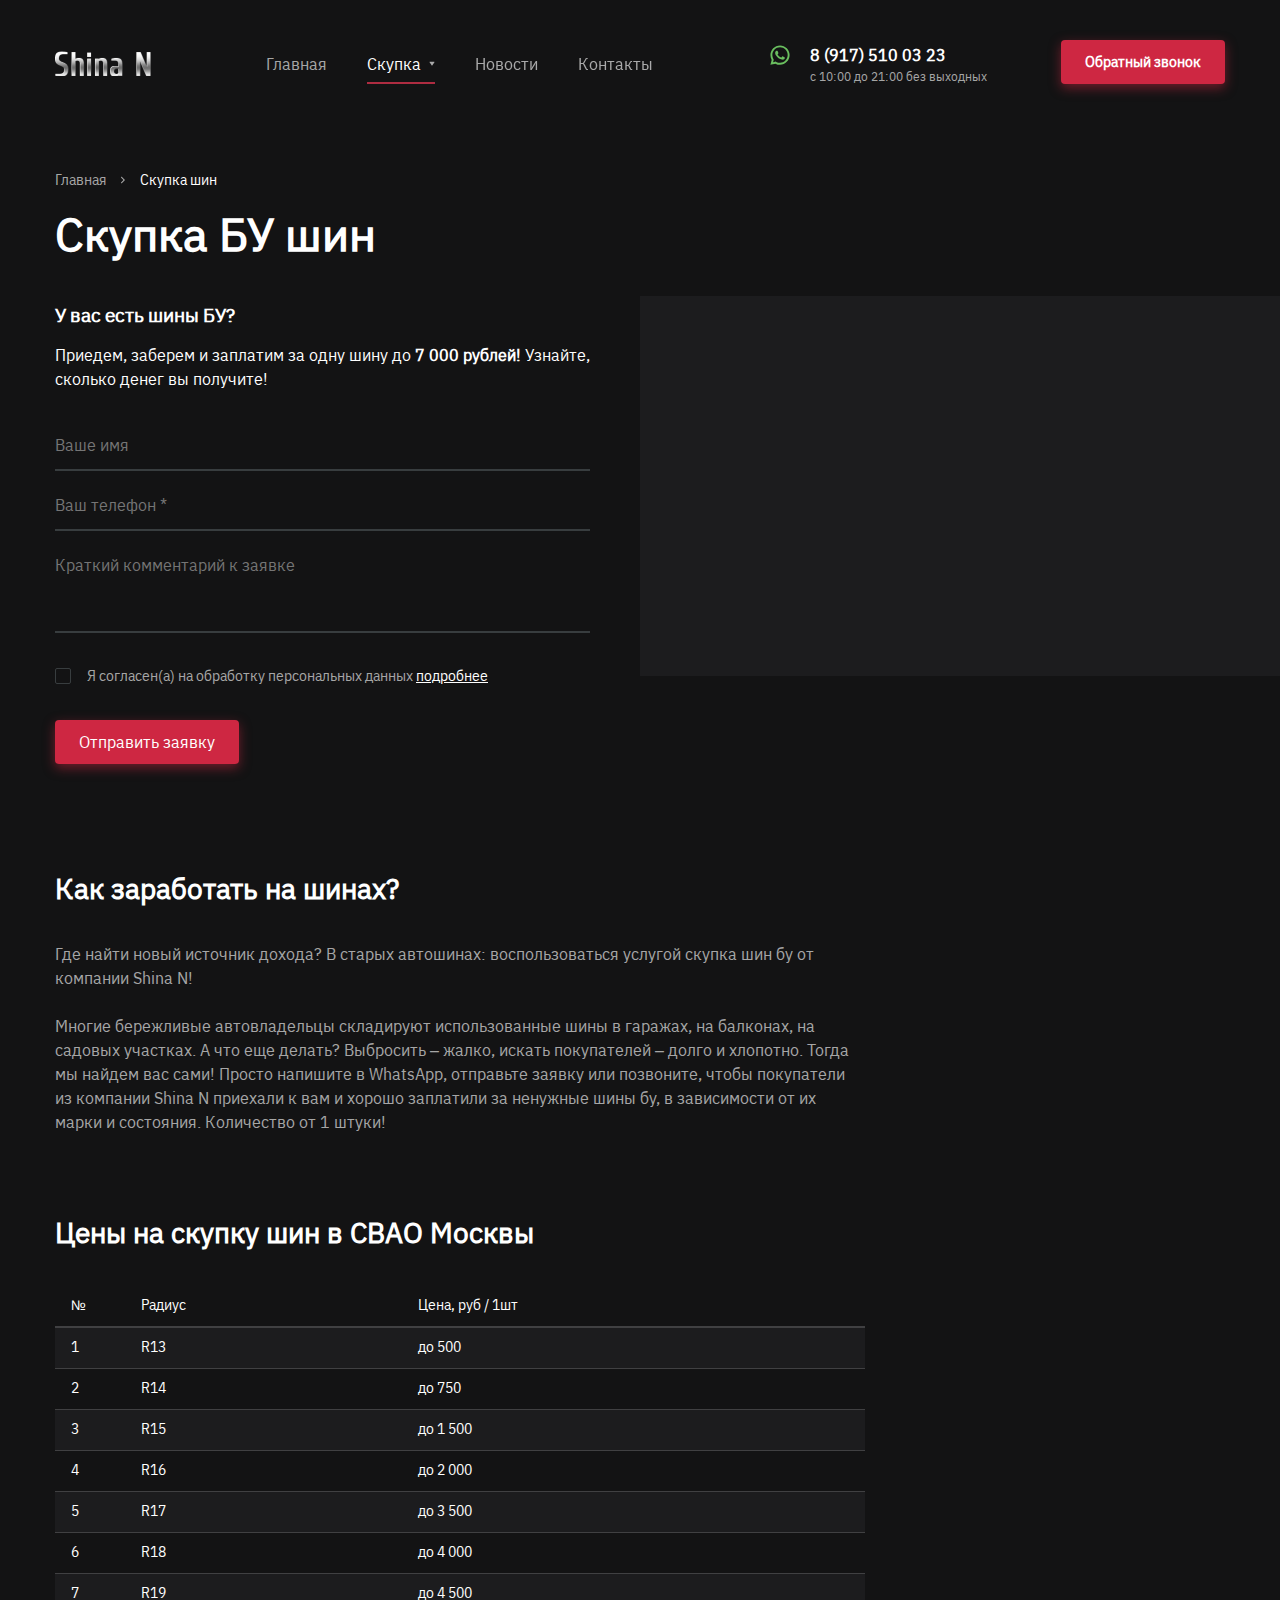
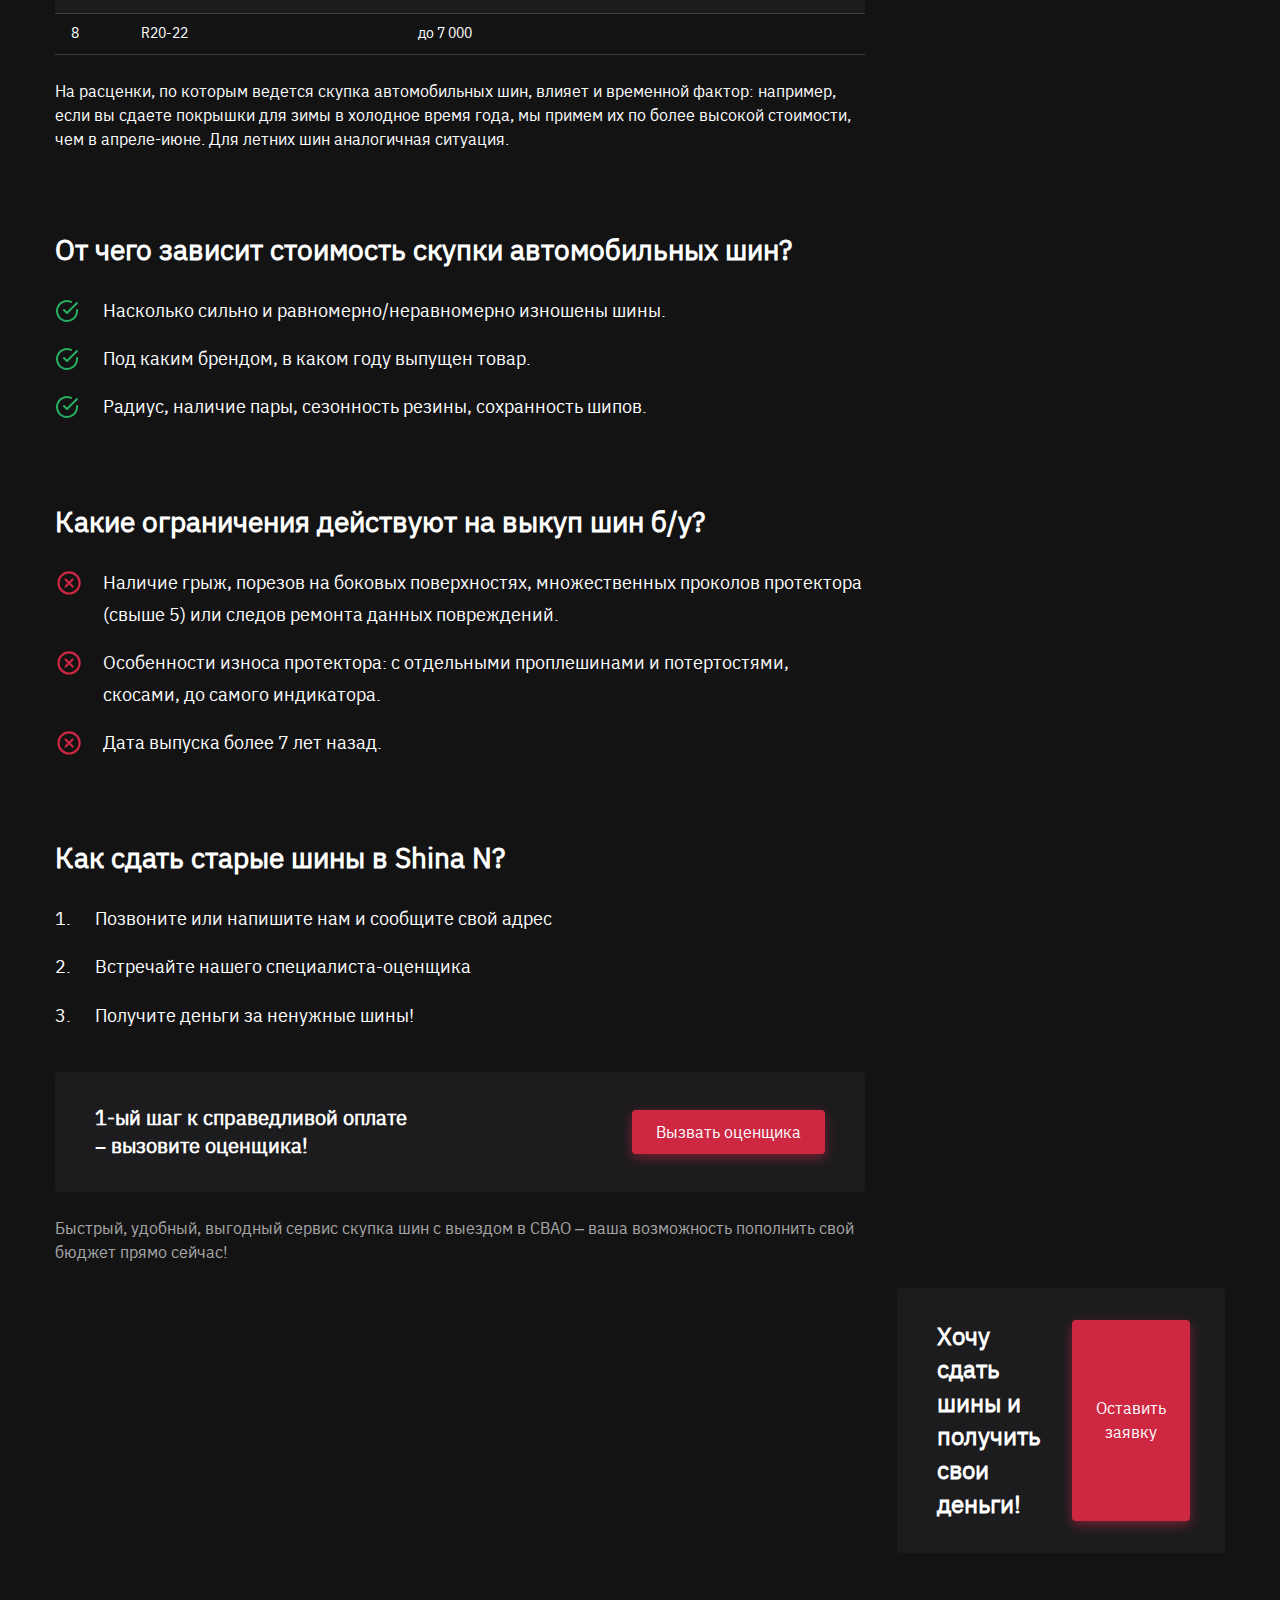
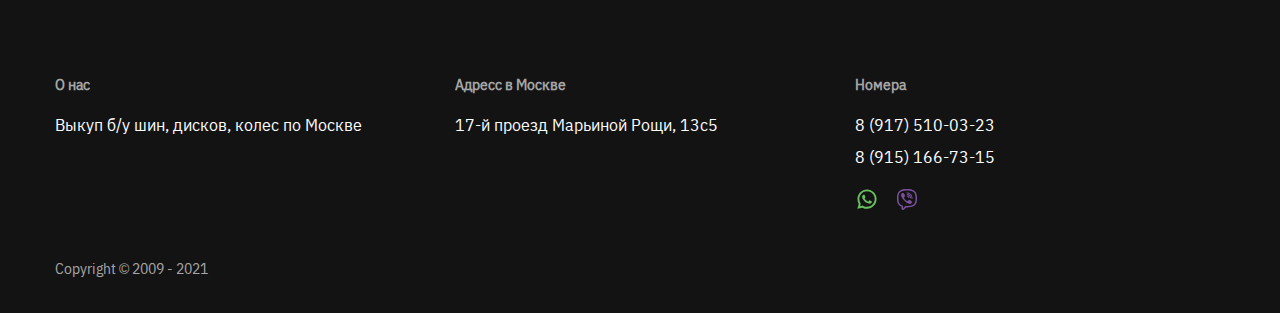
==== commit ef33a244: "добавил линки" ====
--- a/buying.html
+++ b/buying.html
@@ -1,465 +1,465 @@
-<!DOCTYPE html>-<html lang="ru">-<head>-    <meta charset="UTF-8">-    <meta name="viewport" content="width=device-width, initial-scale=1.0">-    <title>DOC</title>-    <link rel="stylesheet" href="css/style.min.css">-<body>-<div id="wrapper" class="wrapper">-  <svg display="none">-    <symbol id="icon-whatsapp" viewBox="0 0 24 25">-        <g>-            <path d="M12.0117 2.50604C6.50572 2.50604 2.02348 7.03837 2.02148 12.6107C2.02048 14.3919 2.48147 16.1308 3.35547 17.663L2 22.747L7.23242 21.4958C8.69142 22.3014 10.3339 22.7243 12.0059 22.7253H12.0098C17.5148 22.7253 21.995 18.1919 21.998 12.6206C22 9.91944 20.9622 7.3798 19.0762 5.46905C17.1902 3.55932 14.6837 2.50705 12.0117 2.50604ZM12.0098 4.53014C14.1458 4.53115 16.1531 5.37398 17.6621 6.90015C19.1711 8.42834 20 10.4589 19.998 12.6186C19.996 17.0757 16.4138 20.7012 12.0078 20.7012C10.6748 20.7002 9.35441 20.3614 8.19141 19.7188L7.51758 19.3472L6.77344 19.5251L4.80469 19.9955L5.28516 18.1888L5.50195 17.3784L5.08789 16.651C4.38989 15.4284 4.02048 14.0306 4.02148 12.6107C4.02348 8.15568 7.60677 4.53014 12.0098 4.53014ZM8.47656 7.9458C8.30956 7.9458 8.03955 8.00906 7.81055 8.26207C7.58155 8.51407 6.93555 9.12441 6.93555 10.3672C6.93555 11.61 7.83008 12.8113 7.95508 12.9803C8.07908 13.1483 9.68175 15.7793 12.2188 16.7913C14.3267 17.6324 14.7549 17.4664 15.2129 17.4239C15.6709 17.3824 16.6904 16.8141 16.8984 16.224C17.1064 15.634 17.1069 15.1265 17.0449 15.0222C16.9829 14.917 16.8164 14.8542 16.5664 14.7277C16.3174 14.6012 15.0903 13.9914 14.8613 13.9074C14.6323 13.8234 14.4648 13.7809 14.2988 14.0339C14.1328 14.2869 13.6558 14.8542 13.5098 15.0222C13.3638 15.1912 13.2188 15.214 12.9688 15.0875C12.7188 14.9599 11.9149 14.6925 10.9609 13.8323C10.2189 13.1633 9.71827 12.3379 9.57227 12.0849C9.42727 11.8329 9.55859 11.6945 9.68359 11.569C9.79559 11.4557 9.93164 11.274 10.0566 11.1262C10.1806 10.9785 10.2236 10.8732 10.3066 10.7052C10.3896 10.5372 10.3472 10.389 10.2852 10.2624C10.2232 10.1359 9.73763 8.88853 9.51562 8.38857C9.32863 7.96857 9.13112 7.95882 8.95312 7.95173C8.80813 7.94566 8.64256 7.9458 8.47656 7.9458Z" />-        </g>-    </symbol>-    <symbol id="icon-viber" viewBox="0 0 24 24">-        <g>-           <path d="M11.3945 1.99891C9.71556 2.00981 6.31091 2.17721 4.1084 4.15907C4.0977 4.16853 4.08728 4.1783 4.07715 4.18836C2.63765 5.64147 2 7.72448 2 10.4999V11.9989C2 14.7743 2.64174 16.8616 4.10938 18.3417C4.1195 18.3521 4.12992 18.3622 4.14062 18.372C4.77111 18.9384 5.58685 19.3553 6.5 19.6884V21.4813C6.5 22.1007 6.88598 22.6606 7.46387 22.8817C7.63816 22.9485 7.82111 22.9813 8 22.9813C8.41862 22.9813 8.82705 22.8051 9.11621 22.4833C9.12544 22.4733 10.2664 21.2393 10.957 20.4774C11.3588 20.4899 11.7707 20.4999 11.999 20.4999C13.286 20.4999 17.374 20.6056 19.8916 18.3407C19.9023 18.3309 19.9127 18.3208 19.9229 18.3104C21.3624 16.8573 22 14.7743 22 11.9989L21.999 10.4999C21.999 7.724 21.3581 5.63682 19.8906 4.15809C19.8805 4.14803 19.8701 4.13826 19.8594 4.12879C17.3688 1.88967 13.287 1.99891 12 1.99891C11.8391 1.99891 11.6344 1.99735 11.3945 1.99891ZM12 3.49891C13.284 3.49891 17.0176 3.6113 18.8408 5.23524C19.962 6.37616 20.499 7.95945 20.499 10.4999L20.5 11.9999C20.4998 14.5388 19.9593 16.1263 18.873 17.2343C17.0133 18.8924 13.2831 18.9999 11.999 18.9999C11.6915 18.9999 11.2299 19 10.6719 18.9716C10.56 18.9658 10.4482 18.9852 10.3448 19.0283C10.2414 19.0714 10.1489 19.1371 10.0742 19.2206C9.48299 19.8821 8.00879 21.4706 8.00879 21.4706C8.00583 21.4738 8.0029 21.4771 8 21.4804V19.1845C8.00003 19.023 7.94797 18.8659 7.85155 18.7364C7.75514 18.6069 7.61952 18.512 7.46484 18.4657C6.47543 18.1693 5.71088 17.7567 5.16016 17.2665C4.03753 16.1238 3.5 14.5396 3.5 11.9989V10.4999C3.5 7.96103 4.04018 6.37358 5.12598 5.26551C6.98502 3.607 10.7158 3.49891 12 3.49891ZM12 5.49989C11.724 5.49989 11.5 5.72389 11.5 5.99989C11.5 6.27589 11.724 6.49989 12 6.49989C14.481 6.49989 16.5 8.51889 16.5 10.9999V11.4999C16.5 11.7759 16.724 11.9999 17 11.9999C17.276 11.9999 17.5 11.7759 17.5 11.4999V10.9999C17.5 7.96739 15.0325 5.49989 12 5.49989ZM8.04492 5.99989C7.72542 5.99939 7.30646 6.15753 7.02246 6.36903C6.59546 6.68753 6.1488 7.12102 6.0293 7.66102C6.0133 7.73452 6.00398 7.8087 6.00098 7.8827C5.97798 8.4452 6.19802 9.01639 6.43652 9.49989C6.99802 10.6394 7.7413 11.7424 8.5498 12.7274C8.8083 13.0424 9.09034 13.3351 9.38184 13.6181C9.66484 13.9091 9.95746 14.1911 10.2725 14.4501C11.2575 15.2586 12.3605 16.0019 13.5 16.5634C13.979 16.7994 14.5426 17.0159 15.0996 16.9999C15.1791 16.9974 15.2594 16.9881 15.3389 16.9706C15.8789 16.8516 16.3124 16.4044 16.6309 15.9774C16.8424 15.6934 17.0005 15.275 17 14.955C16.9995 14.766 16.9136 14.5851 16.7256 14.4266C16.1701 13.9586 15.9135 13.8178 15.1465 13.3573C14.827 13.1658 14.3405 12.9999 14.085 12.9999C13.9105 12.9999 13.7012 13.1336 13.5732 13.2616C13.2452 13.5896 13.1375 13.9999 12.5625 13.9999C12 13.9999 11.0175 13.4274 10.3125 12.6874C9.5725 11.9824 9 10.9999 9 10.4374C9 9.86239 9.40345 9.74733 9.73145 9.41883C9.85945 9.29133 10 9.08259 10 8.90809C10 8.65259 9.83408 8.1729 9.64258 7.8534C9.18208 7.0859 9.04174 6.8293 8.57324 6.2743C8.41474 6.0863 8.23392 6.00039 8.04492 5.99989ZM12.2139 7.00868C11.9424 6.99368 11.703 7.20533 11.6885 7.48133C11.674 7.75683 11.8851 7.99222 12.1611 8.00672C13.7531 8.09072 15 9.40589 15 10.9999C15 11.2759 15.224 11.4999 15.5 11.4999C15.776 11.4999 16 11.2759 16 10.9999C16 8.87389 14.3374 7.12068 12.2139 7.00868ZM12.4268 8.57606C12.2337 8.60482 12.0674 8.74495 12.0156 8.9452C11.9466 9.2127 12.1075 9.48507 12.375 9.55457C12.8985 9.68957 13.3083 10.1004 13.4453 10.6259C13.5038 10.8509 13.7067 10.9999 13.9287 10.9999C13.9702 10.9999 14.0132 10.9943 14.0557 10.9833C14.3227 10.9133 14.4826 10.6404 14.4131 10.3729C14.1846 9.49693 13.5 8.8133 12.626 8.5868C12.5589 8.56968 12.4911 8.56647 12.4268 8.57606Z" />-        </g>-    </symbol>--    <symbol id="icon-phone" viewBox="0 0 24 24">-        <g>-            <path d="M15.2475 16.11L16.9275 14.43C17.1538 14.2066 17.44 14.0536 17.7516 13.9897C18.0631 13.9258 18.3865 13.9537 18.6825 14.07L20.73 14.8875C21.0291 15.0089 21.2856 15.2162 21.4671 15.4831C21.6486 15.75 21.747 16.0647 21.75 16.3875V20.1375C21.7482 20.3571 21.7021 20.5741 21.6143 20.7753C21.5265 20.9766 21.3989 21.158 21.2391 21.3087C21.0793 21.4594 20.8907 21.5761 20.6847 21.652C20.4786 21.7278 20.2593 21.7612 20.04 21.75C5.69248 20.8575 2.79748 8.70753 2.24998 4.05753C2.22456 3.82918 2.24778 3.59804 2.31811 3.37931C2.38844 3.16058 2.50429 2.95922 2.65803 2.78848C2.81177 2.61774 2.99992 2.48148 3.2101 2.38868C3.42028 2.29587 3.64772 2.24862 3.87748 2.25003H7.49998C7.82324 2.25099 8.13881 2.34863 8.40612 2.5304C8.67344 2.71217 8.88025 2.96976 8.99998 3.27003L9.81748 5.31753C9.93767 5.61233 9.96833 5.93601 9.90564 6.24814C9.84295 6.56027 9.68968 6.847 9.46498 7.07253L7.78498 8.75253C7.78498 8.75253 8.75248 15.3 15.2475 16.11Z" />-        </g>-    </symbol>-    <symbol id="icon-email" viewBox="0 0 24 24">-        <g>-            <path d="M20 4H4C2.9 4 2.01 4.9 2.01 6L2 18C2 19.1 2.9 20 4 20H20C21.1 20 22 19.1 22 18V6C22 4.9 21.1 4 20 4ZM20 8L12 13L4 8V6L12 11L20 6V8Z" />-        </g>-    </symbol>-    <symbol id="icon-map" viewBox="0 0 24 24">-        <g>-            <path d="M12.0001 2C7.58908 2 4.00008 5.589 4.00008 9.995C3.97108 16.44 11.6961 21.784 12.0001 22C12.0001 22 20.0291 16.44 20.0001 10C20.0001 5.589 16.4111 2 12.0001 2ZM12.0001 14C9.79008 14 8.00008 12.21 8.00008 10C8.00008 7.79 9.79008 6 12.0001 6C14.2101 6 16.0001 7.79 16.0001 10C16.0001 12.21 14.2101 14 12.0001 14Z"/>-        </g>-    </symbol>-   -</svg>--  -  <header class="header" data-js="header">-  <div class="container">-    <div class="header-main">-      <a href="#" class="header-main__logo logo">-        <picture><source srcset="./img/logo/logo.webp" type="image/webp"><img src="./img/logo/logo.png" alt="ShinaN" class="logo__img"></picture>-      </a>-      <nav class="header-main__nav nav">-        <ul class="nav__list">-          <li class="nav__list-item nav__list-item--active">-            <a href="#" class="nav__list-link">-              Главная-            </a>-          </li>-          <li class="nav__list-item">-            <a href="#" class="nav__list-link arr-down">-              Скупка-            </a>-            <ul class="nav__list-dropdown list-dropdown">-              <li class="list-dropdown__item">-                <a href="#">-                  Скупка БУ шин-                </a>-              </li>-              <li class="list-dropdown__item">-                <a href="#">-                  Скупка БУ дисков-                </a>-              </li>-              <li class="list-dropdown__item">-                <a href="#">-                  Скупка БУ колес-                </a>-              </li>-              <li class="list-dropdown__item">-                <a href="#">-                  Скупка БУ резины-                </a>-              </li>-            </ul>-          </li>-          <li class="nav__list-item">-            <a href="#" class="nav__list-link">-              Новости-            </a>-          </li>-          <li class="nav__list-item">-            <a href="#" class="nav__list-link">-              Контакты-            </a>-          </li>-        </ul>-      </nav>-      <div class="header-main__actions">-        <a href="#" class="header-main__actions-tel link-tel color-main">-          <svg class="icon-whatsapp link-tel__icon">-            <use xlink:href="#icon-whatsapp"></use>-          </svg>-          <p class="link-tel__txt">-            <span class="link-tel__txt-item text-bold ">-              8 (917) 510 03 23-            </span>-            <span class="link-tel__txt-item color-secondary text-sm">-              c 10:00 до 21:00 без выходных-            </span>-          </p>-        </a>-        <button type="button" class="header-main__actions-callback btn btn-nr btn-danger text-nr text-bold">-          Обратный звонок-        </button>-      </div>-      <div class="header__burger" data-js="toggle-header-menu">-        <span class="header__burger-item"></span>-      </div>-    </div>-  </div>-</header>-  <div class="wrapper-body wrapper-body--detail">-    <section class="wrapper-content wrapper-content--mb-10">-  <div class="container">-    <div class="breadcrumbs">-      <ul class="breadcrumbs__list text-nr color-secondary">-        <li class="breadcrumbs__list-item">-          <a href="/">-            Главная-          </a>-        </li>-        <li class="breadcrumbs__list-item">-          <a href="#">-            Скупка шин-          </a>-        </li>-      </ul>-    </div>-  </div>-</section>-    <section class="wrapper-content wrapper-content--mb-72">-      <div class="contacts contacts--right contacts--center">-        <div class="contacts__img">-          <div class="contacts__img-item"-               style="background-image: url('./img/contacts/1.png');"-          ></div>-        </div>-        <div class="contacts__content contacts__content--with-form">-          <h2 class="contacts__content-title-main title-main">-            Скупка БУ шин-          </h2>-          <h3 class="contacts__content-subtitle">-            У вас есть шины БУ?-          </h3>-          <p class="contacts__content-txt">-            Приедем, заберем и заплатим за одну шину до <b>7 000 рублей!</b>-            Узнайте, сколько денег вы получите!-          </p>-          <form class="callback-form contacts__content-form">-            <div class="callback-form__item">-              <input-               type="text"-               class="callback-form__item-input input"-               name="callback-name"-               placeholder="Ваше имя"-             >-             </div>-             <div class="callback-form__item">-               <input-                 type="tel"-                 class="callback-form__item-input input"-                 name="callback-name"-                 placeholder="Ваш телефон *"-                 data-js="input-tel"-               >-             </div>-             <div class="callback-form__item">-               <textarea-                 class="callback-form__item-textarea textarea"-                 name="callback-name"-                 placeholder="Краткий комментарий к заявке"-               ></textarea>-             </div>-             <div class="callback-form__item callback-form__item--checkbox">-               <div class="checkbox callback-form__item-checkbox">-                 <input-                   type="checkbox"-                   name="callback-checkbox"-                   class="checkbox__input"-                   id="checkbox__input"-                 >-                 <label for="checkbox__input" class="checkbox__label color-secondary text-nr">-                   Я согласен(а) на обработку персональных данных <a href="#" class="link-bot color-main">подробнее</a>-                 </label>-               </div>-             </div>-             <div class="callback-form__item">-               <button type="submit" class="callback-form__button btn btn-nr btn-danger">-                 Отправить заявку-               </button>-             </div>-          </form>-        </div>-      </div>-    </section>-    <section class="wrapper-content wrapper-content--mt-104 wrapper-content--mb-72">-      <div class="container">-        <div class="detail">-          <div class="detail__main">-            <div class="detail__main-item content">-              <h2 class="content__title title-lg">-                Как заработать на шинах?-              </h2>-              <p class="content__txt color-secondary">-                Где найти новый источник дохода? В старых автошинах: воспользоваться услугой скупка шин бу от компании Shina N!-              </p>-              <p class="content__txt color-secondary">-                Многие бережливые автовладельцы складируют использованные шины в гаражах, на балконах, на садовых участках. А что еще делать? Выбросить – жалко, искать покупателей – долго и хлопотно. Тогда мы найдем вас сами! Просто напишите в WhatsApp, отправьте заявку или позвоните, чтобы покупатели из компании Shina N приехали к вам и хорошо заплатили за ненужные шины бу, в зависимости от их марки и состояния. Количество от 1 штуки!-              </p>-            </div>-            <div class="detail__main-item content">-              <h2 class="content__title title-lg">-                Цены на скупку шин в СВАО Москвы-              </h2>-              <table>-                <thead>-                  <tr>-                    <td>-                      №-                    </td>-                    <td>-                      Радиус-                    </td>-                    <td>-                      Цена, руб / 1шт-                    </td>-                  </tr>-                </thead>-                <tbody>-                  <tr>-                    <td>-                      1-                    </td>-                    <td>-                      R13-                    </td>-                    <td>-                      до 500-                    </td>-                  </tr>-                  <tr>-                    <td>-                      2-                    </td>-                    <td>-                      R14-                    </td>-                    <td>-                      до 750-                    </td>-                  </tr>-                  <tr>-                    <td>-                      3-                    </td>-                    <td>-                      R15-                    </td>-                    <td>-                      до 1 500-                    </td>-                  </tr>-                  <tr>-                    <td>-                      4-                    </td>-                    <td>-                      R16-                    </td>-                    <td>-                      до 2 000-                    </td>-                  </tr>-                  <tr>-                    <td>-                      5-                    </td>-                    <td>-                      R17-                    </td>-                    <td>-                      до 3 500-                    </td>-                  </tr>-                  <tr>-                    <td>-                      6-                    </td>-                    <td>-                      R18-                    </td>-                    <td>-                      до 4 000-                    </td>-                  </tr>-                  <tr>-                    <td>-                      7-                    </td>-                    <td>-                      R19-                    </td>-                    <td>-                      до 4 500-                    </td>-                  </tr>-                  <tr>-                    <td>-                      8-                    </td>-                    <td>-                      R20-22-                    </td>-                    <td>-                      до 7 000-                    </td>-                  </tr>-                </tbody>-              </table>-              <p class="content__txt">-                На расценки, по которым ведется скупка автомобильных шин, влияет и временной фактор: например, если вы сдаете покрышки для зимы в холодное время года, мы примем их по более высокой стоимости, чем в апреле-июне. Для летних шин аналогичная ситуация.-              </p>-            </div>-            <div class="detail__main-item ">-              <h2 class="detail__main-title title-lg">-                От чего зависит стоимость скупки автомобильных шин?-              </h2>-              <ul class="list-unorder list-unorder--checked">-                <li class="list-unorder__item text-lg">-                  Насколько сильно и равномерно/неравномерно изношены шины.-                </li>-                <li class="list-unorder__item text-lg">-                  Под каким брендом, в каком году выпущен товар.-                </li>-                <li class="list-unorder__item text-lg">-                  Радиус, наличие пары, сезонность резины, сохранность шипов.-                </li>-              </ul>-            </div>-            <div class="detail__main-item">-              <h2 class="detail__main-title title-lg">-                Какие ограничения действуют на выкуп шин б/у?-              </h2>-              <ul class="list-unorder list-unorder--unchecked">-                <li class="list-unorder__item text-lg">-                  Наличие грыж, порезов на боковых поверхностях, множественных проколов протектора (свыше 5) или следов ремонта данных повреждений.-                </li>-                <li class="list-unorder__item text-lg">-                  Особенности износа протектора: с отдельными проплешинами и потертостями, скосами, до самого индикатора.-                </li>-                <li class="list-unorder__item text-lg">-                  Дата выпуска более 7 лет назад.-                </li>-              </ul>-            </div>-            <div class="detail__main-item">-              <h2 class="detail__main-title title-lg">-                Как сдать старые шины в Shina N?-              </h2>-              <ol>-                <li>-                  Позвоните или напишите нам и сообщите свой адрес-                </li>-                <li>-                  Встречайте нашего специалиста-оценщика-                </li>-                <li>-                  Получите деньги за ненужные шины!-                </li>-              </ol>-              <div class="detail__main-informer informer">-                <p class="informer__txt title-nr">-                  1-ый шаг к справедливой оплате <br>-                  – вызовите оценщика!-                </p>-                <button type="button" class="informer__btn btn btn-nr btn-danger">-                  Вызвать оценщика-                </button>-              </div>-              <p class="color-secondary">-                Быстрый, удобный, выгодный сервис скупка шин с выездом в СВАО – ваша возможность пополнить свой бюджет прямо сейчас!-              </p>-            </div>-          </div>-          <div class="detail__sec" type="button">-            <aside class="aside">-              <h3 class="aside__title title-md">-                Хочу сдать шины и получить свои деньги!-              </h3>-              <button class="aside__btn btn btn-nr btn-danger">-                Оставить заявку-              </button>-            </aside>-          </div>-        </div>-      </div>-    </section>-   -  </div>-  <footer class="footer">-  <div class="container">-    <div class="footer-main">-      <div class="footer-main__item">-        <h3 class="footer-main__item-title text-bold text-nr color-secondary">-          О нас-        </h3>-        <p class="footer-main__item-txt">-          Выкуп б/у шин, дисков, колес по Москве-        </p>-      </div>-      <div class="footer-main__item">-        <h3 class="footer-main__item-title text-bold text-nr color-secondary">-          Адресс в Москве-        </h3>-        <p class="footer-main__item-txt">-          <a href="#" class="link">-            17-й проезд Марьиной Рощи, 13с5-          </a>-        </p>-      </div>-      <div class="footer-main__item">-        <h3 class="footer-main__item-title text-bold text-nr color-secondary">-          Номера-        </h3>-        <p class="footer-main__item-txt">-          <a href="tel:89175100323" class="link">-            8 (917) 510-03-23-          </a>-        </p>-        <p class="footer-main__item-txt">-          <a href="tel:89151667315" class="link">-            8 (915) 166-73-15-          </a>-        </p>-        <div class="footer-main__social social">-          <a href="#" class="social__item">-            <svg class="icon-whatsapp social__item-svg">-              <use xlink:href="#icon-whatsapp"></use>-            </svg>-          </a>-          <a href="#" class="social__item">-            <svg class="icon-viber social__item-svg">-              <use xlink:href="#icon-viber"></use>-            </svg>-          </a>-        </div>-      </div>-    </div>-    <div class="footer__copyright">-      <p class="footer__copyright-txt color-secondary text-nr">-        Copyright © 2009 - 2021-      </p>-    </div>-  </div>-</footer>-</div>--<script src="js/script.js"></script>--</html>+<!DOCTYPE html>
+<html lang="ru">
+<head>
+    <meta charset="UTF-8">
+    <meta name="viewport" content="width=device-width, initial-scale=1.0">
+    <title>DOC</title>
+    <link rel="stylesheet" href="css/style.min.css">
+<body>
+<div id="wrapper" class="wrapper">
+  <svg display="none">
+    <symbol id="icon-whatsapp" viewBox="0 0 24 25">
+        <g>
+            <path d="M12.0117 2.50604C6.50572 2.50604 2.02348 7.03837 2.02148 12.6107C2.02048 14.3919 2.48147 16.1308 3.35547 17.663L2 22.747L7.23242 21.4958C8.69142 22.3014 10.3339 22.7243 12.0059 22.7253H12.0098C17.5148 22.7253 21.995 18.1919 21.998 12.6206C22 9.91944 20.9622 7.3798 19.0762 5.46905C17.1902 3.55932 14.6837 2.50705 12.0117 2.50604ZM12.0098 4.53014C14.1458 4.53115 16.1531 5.37398 17.6621 6.90015C19.1711 8.42834 20 10.4589 19.998 12.6186C19.996 17.0757 16.4138 20.7012 12.0078 20.7012C10.6748 20.7002 9.35441 20.3614 8.19141 19.7188L7.51758 19.3472L6.77344 19.5251L4.80469 19.9955L5.28516 18.1888L5.50195 17.3784L5.08789 16.651C4.38989 15.4284 4.02048 14.0306 4.02148 12.6107C4.02348 8.15568 7.60677 4.53014 12.0098 4.53014ZM8.47656 7.9458C8.30956 7.9458 8.03955 8.00906 7.81055 8.26207C7.58155 8.51407 6.93555 9.12441 6.93555 10.3672C6.93555 11.61 7.83008 12.8113 7.95508 12.9803C8.07908 13.1483 9.68175 15.7793 12.2188 16.7913C14.3267 17.6324 14.7549 17.4664 15.2129 17.4239C15.6709 17.3824 16.6904 16.8141 16.8984 16.224C17.1064 15.634 17.1069 15.1265 17.0449 15.0222C16.9829 14.917 16.8164 14.8542 16.5664 14.7277C16.3174 14.6012 15.0903 13.9914 14.8613 13.9074C14.6323 13.8234 14.4648 13.7809 14.2988 14.0339C14.1328 14.2869 13.6558 14.8542 13.5098 15.0222C13.3638 15.1912 13.2188 15.214 12.9688 15.0875C12.7188 14.9599 11.9149 14.6925 10.9609 13.8323C10.2189 13.1633 9.71827 12.3379 9.57227 12.0849C9.42727 11.8329 9.55859 11.6945 9.68359 11.569C9.79559 11.4557 9.93164 11.274 10.0566 11.1262C10.1806 10.9785 10.2236 10.8732 10.3066 10.7052C10.3896 10.5372 10.3472 10.389 10.2852 10.2624C10.2232 10.1359 9.73763 8.88853 9.51562 8.38857C9.32863 7.96857 9.13112 7.95882 8.95312 7.95173C8.80813 7.94566 8.64256 7.9458 8.47656 7.9458Z" />
+        </g>
+    </symbol>
+    <symbol id="icon-viber" viewBox="0 0 24 24">
+        <g>
+           <path d="M11.3945 1.99891C9.71556 2.00981 6.31091 2.17721 4.1084 4.15907C4.0977 4.16853 4.08728 4.1783 4.07715 4.18836C2.63765 5.64147 2 7.72448 2 10.4999V11.9989C2 14.7743 2.64174 16.8616 4.10938 18.3417C4.1195 18.3521 4.12992 18.3622 4.14062 18.372C4.77111 18.9384 5.58685 19.3553 6.5 19.6884V21.4813C6.5 22.1007 6.88598 22.6606 7.46387 22.8817C7.63816 22.9485 7.82111 22.9813 8 22.9813C8.41862 22.9813 8.82705 22.8051 9.11621 22.4833C9.12544 22.4733 10.2664 21.2393 10.957 20.4774C11.3588 20.4899 11.7707 20.4999 11.999 20.4999C13.286 20.4999 17.374 20.6056 19.8916 18.3407C19.9023 18.3309 19.9127 18.3208 19.9229 18.3104C21.3624 16.8573 22 14.7743 22 11.9989L21.999 10.4999C21.999 7.724 21.3581 5.63682 19.8906 4.15809C19.8805 4.14803 19.8701 4.13826 19.8594 4.12879C17.3688 1.88967 13.287 1.99891 12 1.99891C11.8391 1.99891 11.6344 1.99735 11.3945 1.99891ZM12 3.49891C13.284 3.49891 17.0176 3.6113 18.8408 5.23524C19.962 6.37616 20.499 7.95945 20.499 10.4999L20.5 11.9999C20.4998 14.5388 19.9593 16.1263 18.873 17.2343C17.0133 18.8924 13.2831 18.9999 11.999 18.9999C11.6915 18.9999 11.2299 19 10.6719 18.9716C10.56 18.9658 10.4482 18.9852 10.3448 19.0283C10.2414 19.0714 10.1489 19.1371 10.0742 19.2206C9.48299 19.8821 8.00879 21.4706 8.00879 21.4706C8.00583 21.4738 8.0029 21.4771 8 21.4804V19.1845C8.00003 19.023 7.94797 18.8659 7.85155 18.7364C7.75514 18.6069 7.61952 18.512 7.46484 18.4657C6.47543 18.1693 5.71088 17.7567 5.16016 17.2665C4.03753 16.1238 3.5 14.5396 3.5 11.9989V10.4999C3.5 7.96103 4.04018 6.37358 5.12598 5.26551C6.98502 3.607 10.7158 3.49891 12 3.49891ZM12 5.49989C11.724 5.49989 11.5 5.72389 11.5 5.99989C11.5 6.27589 11.724 6.49989 12 6.49989C14.481 6.49989 16.5 8.51889 16.5 10.9999V11.4999C16.5 11.7759 16.724 11.9999 17 11.9999C17.276 11.9999 17.5 11.7759 17.5 11.4999V10.9999C17.5 7.96739 15.0325 5.49989 12 5.49989ZM8.04492 5.99989C7.72542 5.99939 7.30646 6.15753 7.02246 6.36903C6.59546 6.68753 6.1488 7.12102 6.0293 7.66102C6.0133 7.73452 6.00398 7.8087 6.00098 7.8827C5.97798 8.4452 6.19802 9.01639 6.43652 9.49989C6.99802 10.6394 7.7413 11.7424 8.5498 12.7274C8.8083 13.0424 9.09034 13.3351 9.38184 13.6181C9.66484 13.9091 9.95746 14.1911 10.2725 14.4501C11.2575 15.2586 12.3605 16.0019 13.5 16.5634C13.979 16.7994 14.5426 17.0159 15.0996 16.9999C15.1791 16.9974 15.2594 16.9881 15.3389 16.9706C15.8789 16.8516 16.3124 16.4044 16.6309 15.9774C16.8424 15.6934 17.0005 15.275 17 14.955C16.9995 14.766 16.9136 14.5851 16.7256 14.4266C16.1701 13.9586 15.9135 13.8178 15.1465 13.3573C14.827 13.1658 14.3405 12.9999 14.085 12.9999C13.9105 12.9999 13.7012 13.1336 13.5732 13.2616C13.2452 13.5896 13.1375 13.9999 12.5625 13.9999C12 13.9999 11.0175 13.4274 10.3125 12.6874C9.5725 11.9824 9 10.9999 9 10.4374C9 9.86239 9.40345 9.74733 9.73145 9.41883C9.85945 9.29133 10 9.08259 10 8.90809C10 8.65259 9.83408 8.1729 9.64258 7.8534C9.18208 7.0859 9.04174 6.8293 8.57324 6.2743C8.41474 6.0863 8.23392 6.00039 8.04492 5.99989ZM12.2139 7.00868C11.9424 6.99368 11.703 7.20533 11.6885 7.48133C11.674 7.75683 11.8851 7.99222 12.1611 8.00672C13.7531 8.09072 15 9.40589 15 10.9999C15 11.2759 15.224 11.4999 15.5 11.4999C15.776 11.4999 16 11.2759 16 10.9999C16 8.87389 14.3374 7.12068 12.2139 7.00868ZM12.4268 8.57606C12.2337 8.60482 12.0674 8.74495 12.0156 8.9452C11.9466 9.2127 12.1075 9.48507 12.375 9.55457C12.8985 9.68957 13.3083 10.1004 13.4453 10.6259C13.5038 10.8509 13.7067 10.9999 13.9287 10.9999C13.9702 10.9999 14.0132 10.9943 14.0557 10.9833C14.3227 10.9133 14.4826 10.6404 14.4131 10.3729C14.1846 9.49693 13.5 8.8133 12.626 8.5868C12.5589 8.56968 12.4911 8.56647 12.4268 8.57606Z" />
+        </g>
+    </symbol>
+
+    <symbol id="icon-phone" viewBox="0 0 24 24">
+        <g>
+            <path d="M15.2475 16.11L16.9275 14.43C17.1538 14.2066 17.44 14.0536 17.7516 13.9897C18.0631 13.9258 18.3865 13.9537 18.6825 14.07L20.73 14.8875C21.0291 15.0089 21.2856 15.2162 21.4671 15.4831C21.6486 15.75 21.747 16.0647 21.75 16.3875V20.1375C21.7482 20.3571 21.7021 20.5741 21.6143 20.7753C21.5265 20.9766 21.3989 21.158 21.2391 21.3087C21.0793 21.4594 20.8907 21.5761 20.6847 21.652C20.4786 21.7278 20.2593 21.7612 20.04 21.75C5.69248 20.8575 2.79748 8.70753 2.24998 4.05753C2.22456 3.82918 2.24778 3.59804 2.31811 3.37931C2.38844 3.16058 2.50429 2.95922 2.65803 2.78848C2.81177 2.61774 2.99992 2.48148 3.2101 2.38868C3.42028 2.29587 3.64772 2.24862 3.87748 2.25003H7.49998C7.82324 2.25099 8.13881 2.34863 8.40612 2.5304C8.67344 2.71217 8.88025 2.96976 8.99998 3.27003L9.81748 5.31753C9.93767 5.61233 9.96833 5.93601 9.90564 6.24814C9.84295 6.56027 9.68968 6.847 9.46498 7.07253L7.78498 8.75253C7.78498 8.75253 8.75248 15.3 15.2475 16.11Z" />
+        </g>
+    </symbol>
+    <symbol id="icon-email" viewBox="0 0 24 24">
+        <g>
+            <path d="M20 4H4C2.9 4 2.01 4.9 2.01 6L2 18C2 19.1 2.9 20 4 20H20C21.1 20 22 19.1 22 18V6C22 4.9 21.1 4 20 4ZM20 8L12 13L4 8V6L12 11L20 6V8Z" />
+        </g>
+    </symbol>
+    <symbol id="icon-map" viewBox="0 0 24 24">
+        <g>
+            <path d="M12.0001 2C7.58908 2 4.00008 5.589 4.00008 9.995C3.97108 16.44 11.6961 21.784 12.0001 22C12.0001 22 20.0291 16.44 20.0001 10C20.0001 5.589 16.4111 2 12.0001 2ZM12.0001 14C9.79008 14 8.00008 12.21 8.00008 10C8.00008 7.79 9.79008 6 12.0001 6C14.2101 6 16.0001 7.79 16.0001 10C16.0001 12.21 14.2101 14 12.0001 14Z"/>
+        </g>
+    </symbol>
+   
+</svg>
+
+  
+  <header class="header" data-js="header">
+    <div class="container">
+      <div class="header-main">
+        <a href="#" class="header-main__logo logo">
+          <picture><source srcset="./img/logo/logo.webp" type="image/webp"><img src="./img/logo/logo.png" alt="ShinaN" class="logo__img"></picture>
+        </a>
+        <nav class="header-main__nav nav">
+          <ul class="nav__list">
+            <li class="nav__list-item">
+              <a href="/ShinanN/" class="nav__list-link">
+                Главная
+              </a>
+            </li>
+            <li class="nav__list-item nav__list-item--active">
+              <a href="#" class="nav__list-link arr-down">
+                Скупка
+              </a>
+              <ul class="nav__list-dropdown list-dropdown">
+                <li class="list-dropdown__item">
+                  <a href="/ShinanN/buying.html">
+                    Скупка БУ шин
+                  </a>
+                </li>
+                <li class="list-dropdown__item">
+                  <a href="/ShinanN/buying.html">
+                    Скупка БУ дисков
+                  </a>
+                </li>
+                <li class="list-dropdown__item">
+                  <a href="/ShinanN/buying.html">
+                    Скупка БУ колес
+                  </a>
+                </li>
+                <li class="list-dropdown__item">
+                  <a href="/ShinanN/buying.html">
+                    Скупка БУ резины
+                  </a>
+                </li>
+              </ul>
+            </li>
+            <li class="nav__list-item">
+              <a href="/ShinanN/news.html" class="nav__list-link">
+                Новости
+              </a>
+            </li>
+            <li class="nav__list-item">
+              <a href="/ShinanN/contacts.html" class="nav__list-link">
+                Контакты
+              </a>
+            </li>
+          </ul>
+        </nav>
+        <div class="header-main__actions">
+          <a href="#" class="header-main__actions-tel link-tel color-main">
+            <svg class="icon-whatsapp link-tel__icon">
+              <use xlink:href="#icon-whatsapp"></use>
+            </svg>
+            <p class="link-tel__txt">
+              <span class="link-tel__txt-item text-bold ">
+                8 (917) 510 03 23
+              </span>
+              <span class="link-tel__txt-item color-secondary text-sm">
+                c 10:00 до 21:00 без выходных
+              </span>
+            </p>
+          </a>
+          <button type="button" class="header-main__actions-callback btn btn-nr btn-danger text-nr text-bold">
+            Обратный звонок
+          </button>
+        </div>
+        <div class="header__burger" data-js="toggle-header-menu">
+          <span class="header__burger-item"></span>
+        </div>
+      </div>
+    </div>
+  </header>
+  <div class="wrapper-body wrapper-body--detail">
+    <section class="wrapper-content wrapper-content--mb-10">
+  <div class="container">
+    <div class="breadcrumbs">
+      <ul class="breadcrumbs__list text-nr color-secondary">
+        <li class="breadcrumbs__list-item">
+          <a href="/">
+            Главная
+          </a>
+        </li>
+        <li class="breadcrumbs__list-item">
+          <a href="#">
+            Скупка шин
+          </a>
+        </li>
+      </ul>
+    </div>
+  </div>
+</section>
+    <section class="wrapper-content wrapper-content--mb-72">
+      <div class="contacts contacts--right contacts--center">
+        <div class="contacts__img">
+          <div class="contacts__img-item"
+               style="background-image: url('./img/contacts/1.png');"
+          ></div>
+        </div>
+        <div class="contacts__content contacts__content--with-form">
+          <h2 class="contacts__content-title-main title-main">
+            Скупка БУ шин
+          </h2>
+          <h3 class="contacts__content-subtitle">
+            У вас есть шины БУ?
+          </h3>
+          <p class="contacts__content-txt">
+            Приедем, заберем и заплатим за одну шину до <b>7 000 рублей!</b>
+            Узнайте, сколько денег вы получите!
+          </p>
+          <form class="callback-form contacts__content-form">
+            <div class="callback-form__item">
+              <input
+               type="text"
+               class="callback-form__item-input input"
+               name="callback-name"
+               placeholder="Ваше имя"
+             >
+             </div>
+             <div class="callback-form__item">
+               <input
+                 type="tel"
+                 class="callback-form__item-input input"
+                 name="callback-name"
+                 placeholder="Ваш телефон *"
+                 data-js="input-tel"
+               >
+             </div>
+             <div class="callback-form__item">
+               <textarea
+                 class="callback-form__item-textarea textarea"
+                 name="callback-name"
+                 placeholder="Краткий комментарий к заявке"
+               ></textarea>
+             </div>
+             <div class="callback-form__item callback-form__item--checkbox">
+               <div class="checkbox callback-form__item-checkbox">
+                 <input
+                   type="checkbox"
+                   name="callback-checkbox"
+                   class="checkbox__input"
+                   id="checkbox__input"
+                 >
+                 <label for="checkbox__input" class="checkbox__label color-secondary text-nr">
+                   Я согласен(а) на обработку персональных данных <a href="#" class="link-bot color-main">подробнее</a>
+                 </label>
+               </div>
+             </div>
+             <div class="callback-form__item">
+               <button type="submit" class="callback-form__button btn btn-nr btn-danger">
+                 Отправить заявку
+               </button>
+             </div>
+          </form>
+        </div>
+      </div>
+    </section>
+    <section class="wrapper-content wrapper-content--mt-104 wrapper-content--mb-72">
+      <div class="container">
+        <div class="detail">
+          <div class="detail__main">
+            <div class="detail__main-item content">
+              <h2 class="content__title title-lg">
+                Как заработать на шинах?
+              </h2>
+              <p class="content__txt color-secondary">
+                Где найти новый источник дохода? В старых автошинах: воспользоваться услугой скупка шин бу от компании Shina N!
+              </p>
+              <p class="content__txt color-secondary">
+                Многие бережливые автовладельцы складируют использованные шины в гаражах, на балконах, на садовых участках. А что еще делать? Выбросить – жалко, искать покупателей – долго и хлопотно. Тогда мы найдем вас сами! Просто напишите в WhatsApp, отправьте заявку или позвоните, чтобы покупатели из компании Shina N приехали к вам и хорошо заплатили за ненужные шины бу, в зависимости от их марки и состояния. Количество от 1 штуки!
+              </p>
+            </div>
+            <div class="detail__main-item content">
+              <h2 class="content__title title-lg">
+                Цены на скупку шин в СВАО Москвы
+              </h2>
+              <table>
+                <thead>
+                  <tr>
+                    <td>
+                      №
+                    </td>
+                    <td>
+                      Радиус
+                    </td>
+                    <td>
+                      Цена, руб / 1шт
+                    </td>
+                  </tr>
+                </thead>
+                <tbody>
+                  <tr>
+                    <td>
+                      1
+                    </td>
+                    <td>
+                      R13
+                    </td>
+                    <td>
+                      до 500
+                    </td>
+                  </tr>
+                  <tr>
+                    <td>
+                      2
+                    </td>
+                    <td>
+                      R14
+                    </td>
+                    <td>
+                      до 750
+                    </td>
+                  </tr>
+                  <tr>
+                    <td>
+                      3
+                    </td>
+                    <td>
+                      R15
+                    </td>
+                    <td>
+                      до 1 500
+                    </td>
+                  </tr>
+                  <tr>
+                    <td>
+                      4
+                    </td>
+                    <td>
+                      R16
+                    </td>
+                    <td>
+                      до 2 000
+                    </td>
+                  </tr>
+                  <tr>
+                    <td>
+                      5
+                    </td>
+                    <td>
+                      R17
+                    </td>
+                    <td>
+                      до 3 500
+                    </td>
+                  </tr>
+                  <tr>
+                    <td>
+                      6
+                    </td>
+                    <td>
+                      R18
+                    </td>
+                    <td>
+                      до 4 000
+                    </td>
+                  </tr>
+                  <tr>
+                    <td>
+                      7
+                    </td>
+                    <td>
+                      R19
+                    </td>
+                    <td>
+                      до 4 500
+                    </td>
+                  </tr>
+                  <tr>
+                    <td>
+                      8
+                    </td>
+                    <td>
+                      R20-22
+                    </td>
+                    <td>
+                      до 7 000
+                    </td>
+                  </tr>
+                </tbody>
+              </table>
+              <p class="content__txt">
+                На расценки, по которым ведется скупка автомобильных шин, влияет и временной фактор: например, если вы сдаете покрышки для зимы в холодное время года, мы примем их по более высокой стоимости, чем в апреле-июне. Для летних шин аналогичная ситуация.
+              </p>
+            </div>
+            <div class="detail__main-item ">
+              <h2 class="detail__main-title title-lg">
+                От чего зависит стоимость скупки автомобильных шин?
+              </h2>
+              <ul class="list-unorder list-unorder--checked">
+                <li class="list-unorder__item text-lg">
+                  Насколько сильно и равномерно/неравномерно изношены шины.
+                </li>
+                <li class="list-unorder__item text-lg">
+                  Под каким брендом, в каком году выпущен товар.
+                </li>
+                <li class="list-unorder__item text-lg">
+                  Радиус, наличие пары, сезонность резины, сохранность шипов.
+                </li>
+              </ul>
+            </div>
+            <div class="detail__main-item">
+              <h2 class="detail__main-title title-lg">
+                Какие ограничения действуют на выкуп шин б/у?
+              </h2>
+              <ul class="list-unorder list-unorder--unchecked">
+                <li class="list-unorder__item text-lg">
+                  Наличие грыж, порезов на боковых поверхностях, множественных проколов протектора (свыше 5) или следов ремонта данных повреждений.
+                </li>
+                <li class="list-unorder__item text-lg">
+                  Особенности износа протектора: с отдельными проплешинами и потертостями, скосами, до самого индикатора.
+                </li>
+                <li class="list-unorder__item text-lg">
+                  Дата выпуска более 7 лет назад.
+                </li>
+              </ul>
+            </div>
+            <div class="detail__main-item">
+              <h2 class="detail__main-title title-lg">
+                Как сдать старые шины в Shina N?
+              </h2>
+              <ol>
+                <li>
+                  Позвоните или напишите нам и сообщите свой адрес
+                </li>
+                <li>
+                  Встречайте нашего специалиста-оценщика
+                </li>
+                <li>
+                  Получите деньги за ненужные шины!
+                </li>
+              </ol>
+              <div class="detail__main-informer informer">
+                <p class="informer__txt title-nr">
+                  1-ый шаг к справедливой оплате <br>
+                  – вызовите оценщика!
+                </p>
+                <button type="button" class="informer__btn btn btn-nr btn-danger">
+                  Вызвать оценщика
+                </button>
+              </div>
+              <p class="color-secondary">
+                Быстрый, удобный, выгодный сервис скупка шин с выездом в СВАО – ваша возможность пополнить свой бюджет прямо сейчас!
+              </p>
+            </div>
+          </div>
+          <div class="detail__sec" type="button">
+            <aside class="aside">
+              <h3 class="aside__title title-md">
+                Хочу сдать шины и получить свои деньги!
+              </h3>
+              <button class="aside__btn btn btn-nr btn-danger">
+                Оставить заявку
+              </button>
+            </aside>
+          </div>
+        </div>
+      </div>
+    </section>
+   
+  </div>
+  <footer class="footer">
+  <div class="container">
+    <div class="footer-main">
+      <div class="footer-main__item">
+        <h3 class="footer-main__item-title text-bold text-nr color-secondary">
+          О нас
+        </h3>
+        <p class="footer-main__item-txt">
+          Выкуп б/у шин, дисков, колес по Москве
+        </p>
+      </div>
+      <div class="footer-main__item">
+        <h3 class="footer-main__item-title text-bold text-nr color-secondary">
+          Адресс в Москве
+        </h3>
+        <p class="footer-main__item-txt">
+          <a href="#" class="link">
+            17-й проезд Марьиной Рощи, 13с5
+          </a>
+        </p>
+      </div>
+      <div class="footer-main__item">
+        <h3 class="footer-main__item-title text-bold text-nr color-secondary">
+          Номера
+        </h3>
+        <p class="footer-main__item-txt">
+          <a href="tel:89175100323" class="link">
+            8 (917) 510-03-23
+          </a>
+        </p>
+        <p class="footer-main__item-txt">
+          <a href="tel:89151667315" class="link">
+            8 (915) 166-73-15
+          </a>
+        </p>
+        <div class="footer-main__social social">
+          <a href="#" class="social__item">
+            <svg class="icon-whatsapp social__item-svg">
+              <use xlink:href="#icon-whatsapp"></use>
+            </svg>
+          </a>
+          <a href="#" class="social__item">
+            <svg class="icon-viber social__item-svg">
+              <use xlink:href="#icon-viber"></use>
+            </svg>
+          </a>
+        </div>
+      </div>
+    </div>
+    <div class="footer__copyright">
+      <p class="footer__copyright-txt color-secondary text-nr">
+        Copyright © 2009 - 2021
+      </p>
+    </div>
+  </div>
+</footer>
+</div>
+
+<script src="js/script.js"></script>
+
+</html>
